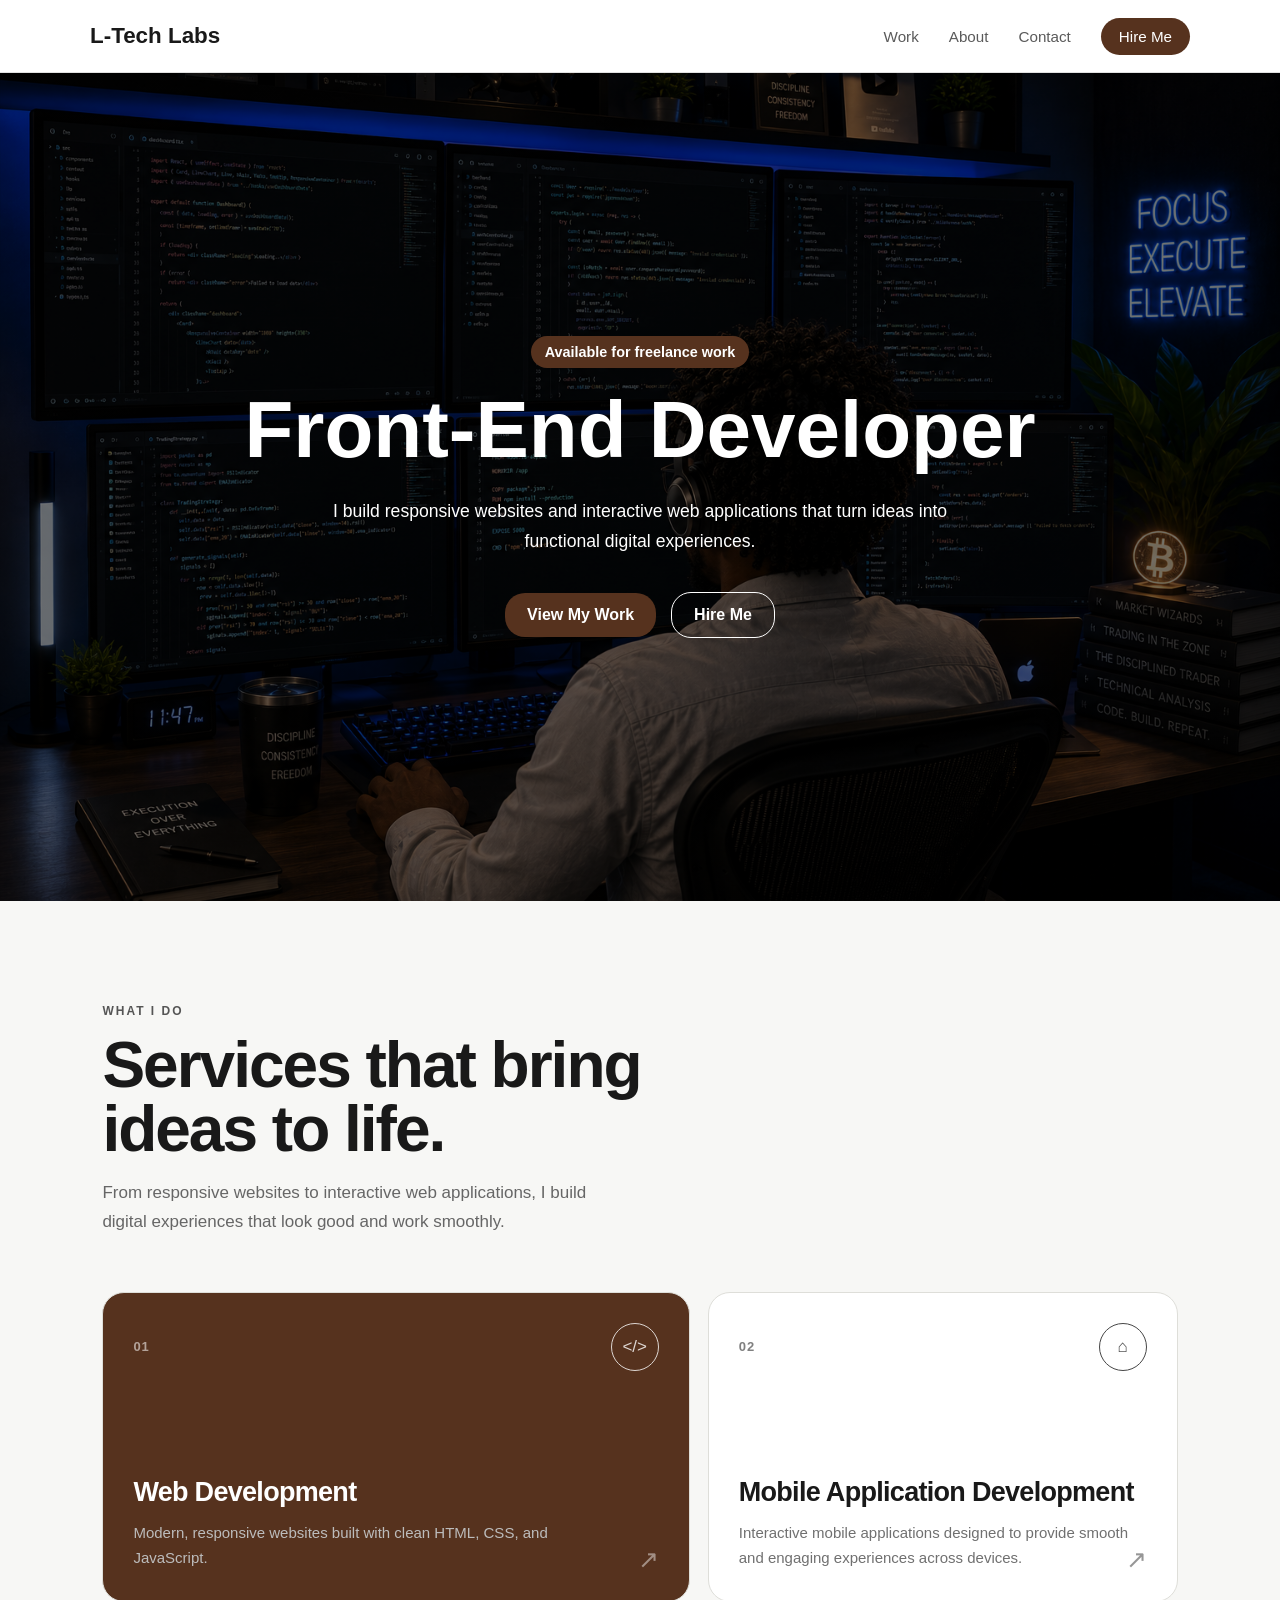
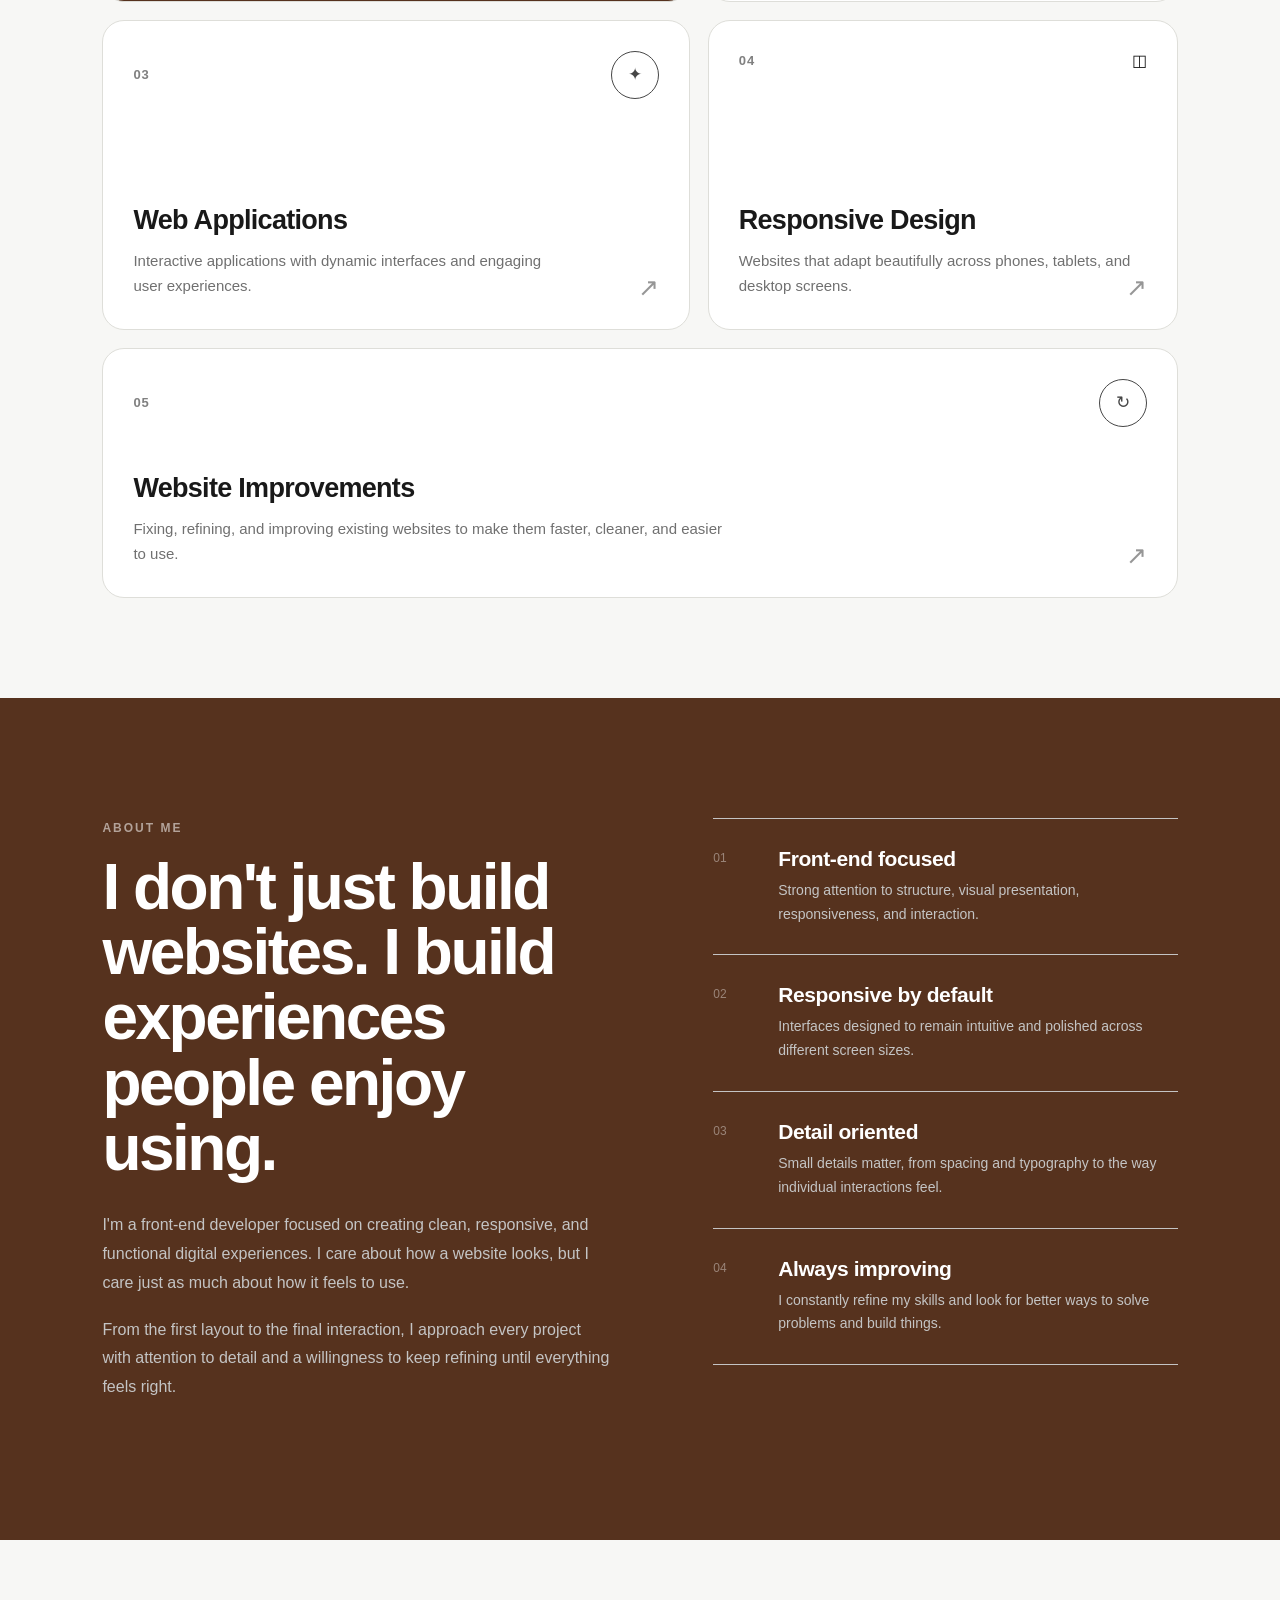
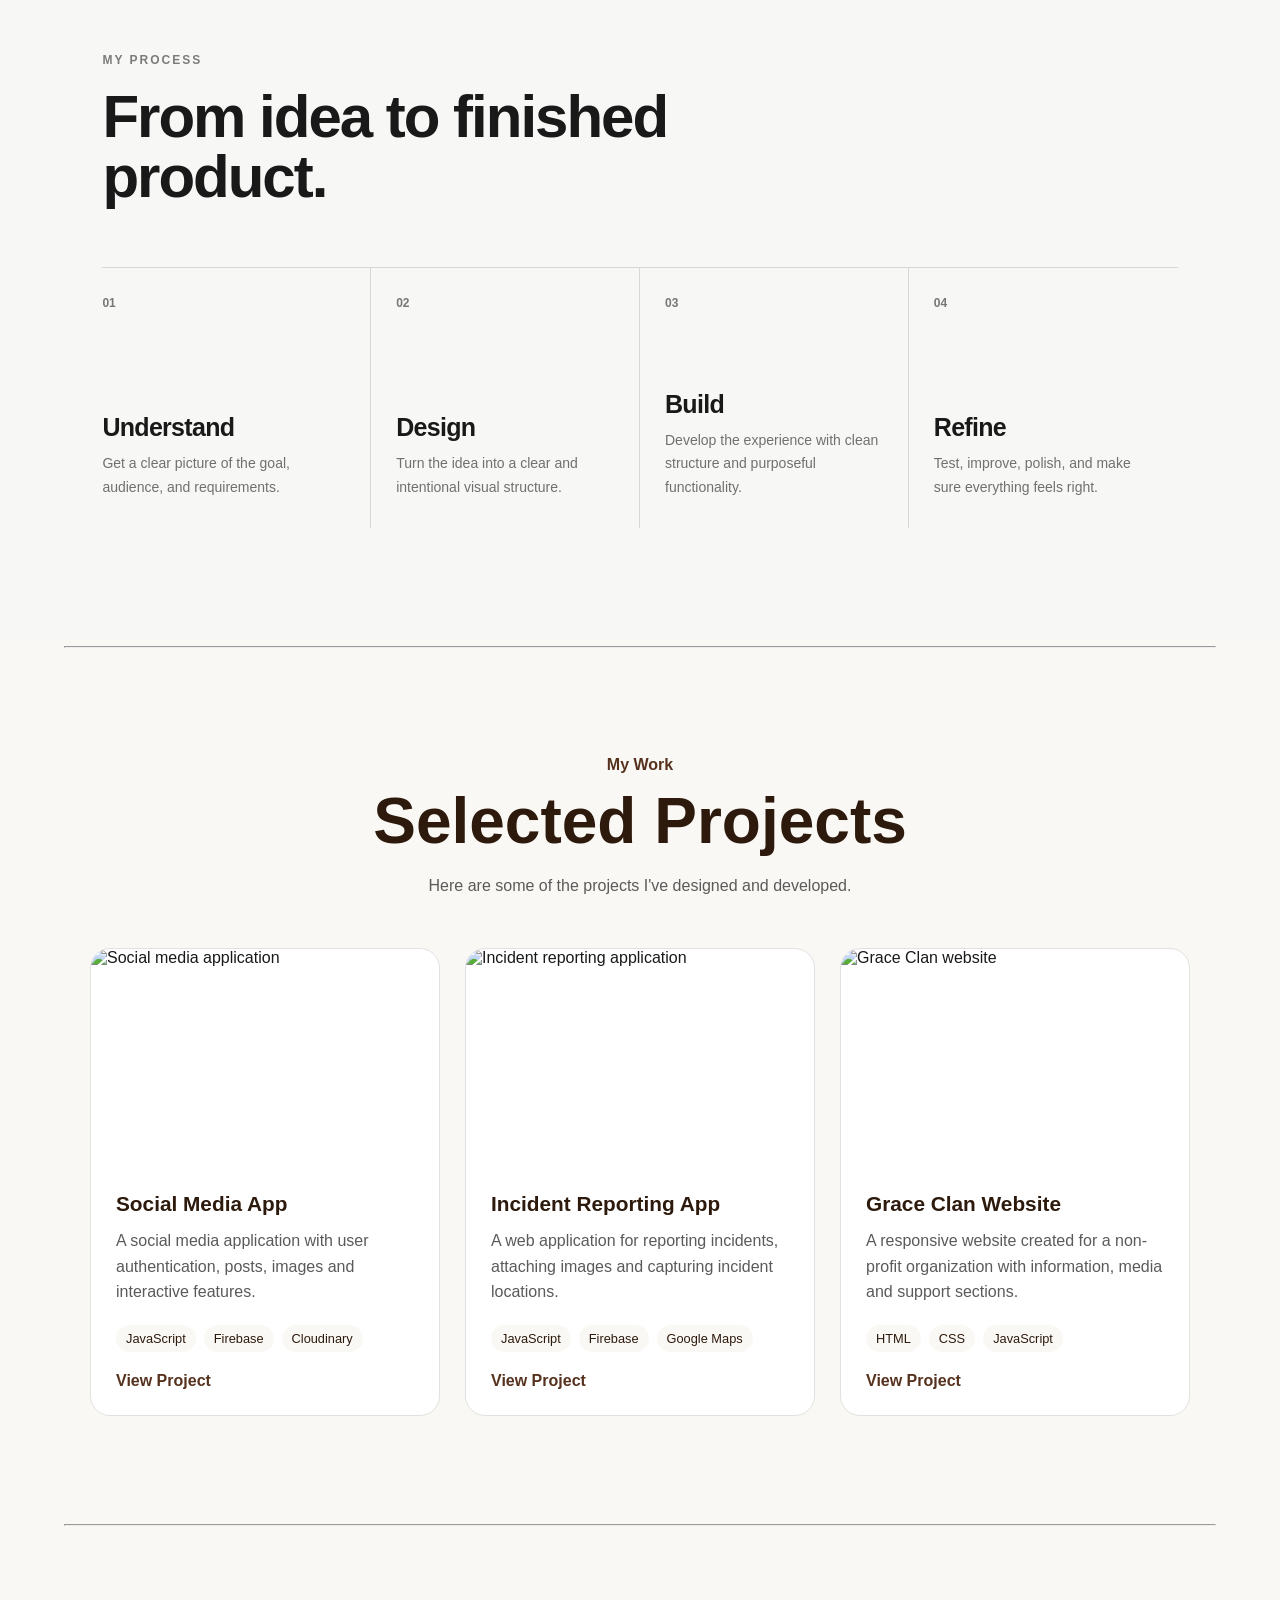
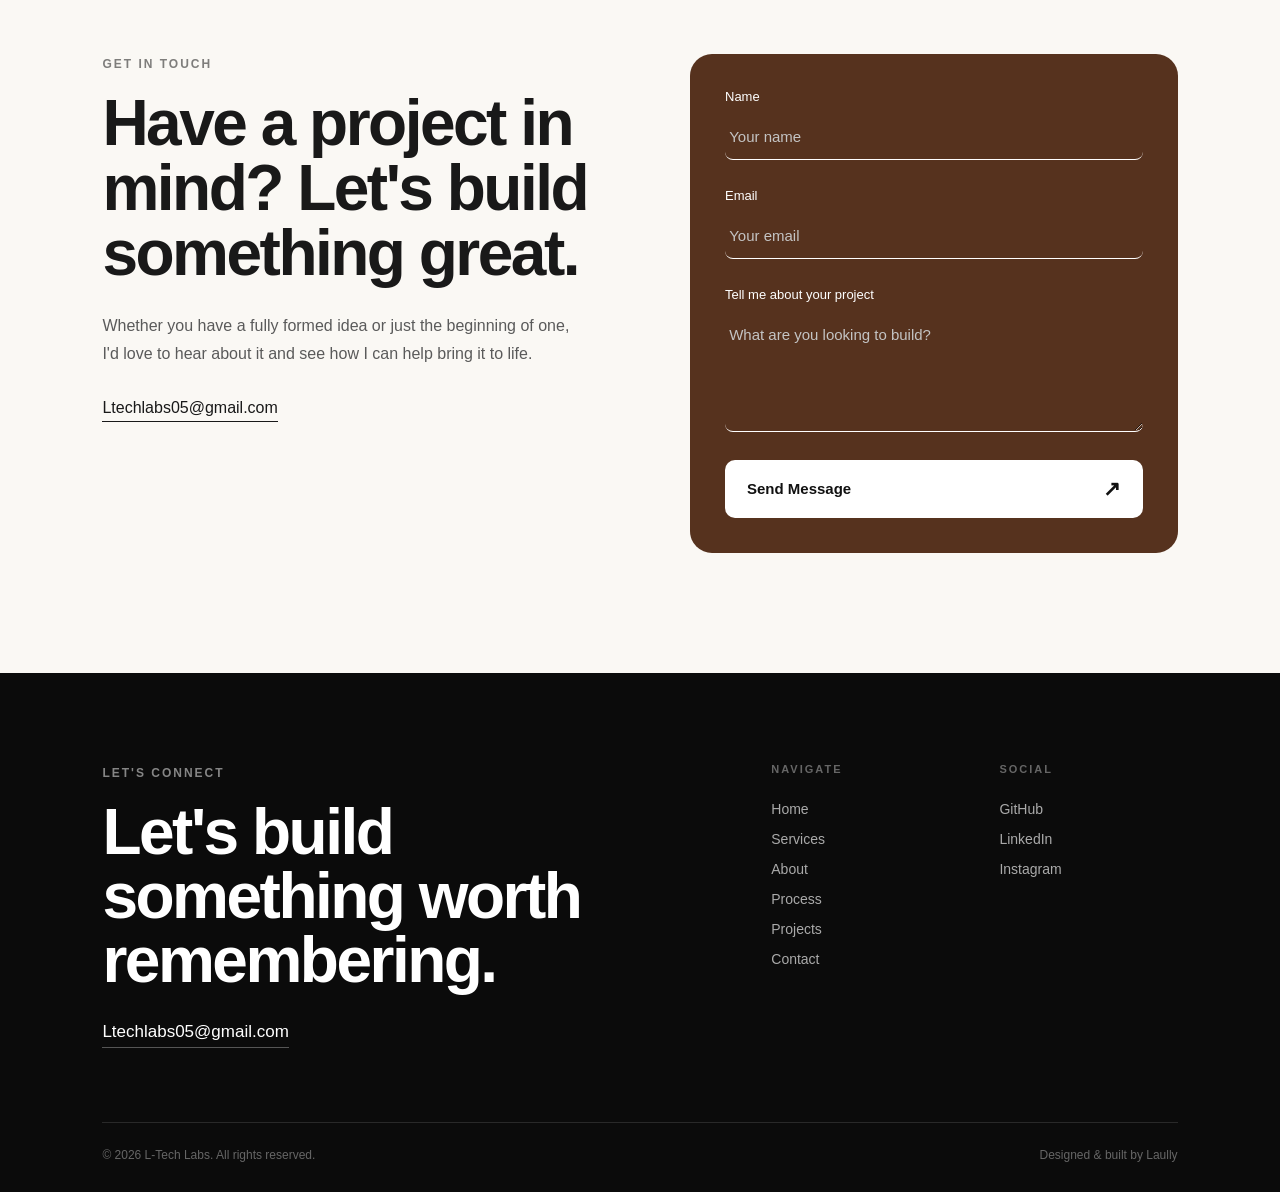
==== index.html @ e20df2ec "Rename L-tech_labs.html to index.html" ====
<!DOCTYPE html>
<html>
  <head>
    <meta charset="UTF-8">
    <meta name="viewport" content="width=device-width, initial-scale=1.0">
    <title>L-Tech Labs</title>
    <link rel="stylesheet" href="L-tech_labs.css">
    <link rel="stylesheet" href="https://cdnjs.cloudflare.com/ajax/libs/font-awesome/6.7.2/css/all.min.css">
  </head>
  <body>
    <!-- HEADER & NAV -->
    <header class="site-header">
      <nav class="navbar">
        <a href="#home" class="logo">L-Tech Labs</a>
          <div class="nav-menu">
            <a href="#work">Work</a>
            <a href="#about">About</a>
            <a href="#contact">Contact</a>
            <a href="#contact" class="hire-button">Hire Me</a>
          </div>
          <button class="menu-button" aria-label="Open navigation menu">
            <span></span>
            <span></span>
            <span></span>
        </button>
      </nav>
    </header>

    <!-- HERO -->
    <section id="home" class="hero">
      <div class="hero-content">
        <p class="hero-availability">Available for freelance work</p>
        <h1>Front-End Developer</h1>
        <p class="hero-description">I build responsive websites and interactive web applications that turn ideas into functional digital experiences.</p>
        <div class="hero-actions">
          <a href="#work" class="primary-button">View My Work</a>
          <a href="#contact" class="secondary-button">Hire Me</a>
        </div>
      </div>
    </section>

    <!-- SERVICES -->
    <section id="services">
      <div id="services-header">
        <span id="services-label">WHAT I DO</span>
        <h2>Services that bring ideas to life.</h2>
        <p>From responsive websites to interactive web applications, I build digital experiences that look good and work
          smoothly.</p>
      </div>
      <div id="services-grid">
        <article class="service-card service-featured">
          <div class="service-top">
            <span class="service-number">01</span>
            <span class="service-icon">&lt;/&gt;</span>
          </div>
          <div class="service-content">
            <h3>Web Development</h3>
            <p>Modern, responsive websites built with clean HTML, CSS, and JavaScript.</p>
          </div>
          <span class="service-arrow">↗</span>
        </article>
        <article class="service-card">
          <div class="service-top">
            <span class="service-number">02</span>
            <span class="service-icon">⌂</span>
          </div>
          <div class="service-content">
            <h3>Mobile Application Development</h3>
            <p>Interactive mobile applications designed to provide smooth and engaging experiences across devices.</p>
          </div>
          <span class="service-arrow">↗</span>
        </article>
        <article class="service-card">
          <div class="service-top">
            <span class="service-number">03</span>
            <span class="service-icon">✦</span>
          </div>
          <div class="service-content">
            <h3>Web Applications</h3>
            <p>Interactive applications with dynamic interfaces and engaging user experiences.</p>
          </div>
          <span class="service-arrow">↗</span>
        </article>
        <article class="service-card">
          <div class="service-top">
            <span class="service-number">04</span>
            <span class="service=icon">◫</span>
          </div>
          <div class="service-content">
            <h3>Responsive Design</h3>
            <p>Websites that adapt beautifully across phones, tablets, and desktop screens.</p>
          </div>
          <span class="service-arrow">↗</span>
        </article>
        <article class="service-card service-wide">
          <div class="service-top">
            <span class="service-number">05</span>
            <span class="service-icon">↻</span>
          </div>
          <div class="service-content">
            <h3>Website Improvements</h3>
            <p>Fixing, refining, and improving existing websites to make them faster, cleaner, and easier to use.</p>
          </div>
          <span class="service-arrow">↗</span>
        </article>
      </div>
    </section>

    <!-- ABOUT -->
    <section id="about">
      <div id="about-intro">
        <span id="about-label">ABOUT ME</span>
        <h2>I don't just build websites. I build experiences people enjoy using.</h2>
        <p>I'm a front-end developer focused on creating clean, responsive, and functional digital experiences. I care about
          how a website looks, but I care just as much about how it feels to use.</p>
        <p>From the first layout to the final interaction, I approach every project with attention to detail and a
          willingness to keep refining until everything feels right.</p>
      </div>
      <div id="about-details">
        <div class="about-item">
          <span class="about-number">01</span>
          <div class="about-content">
            <h3>Front-end focused</h3>
            <p>Strong attention to structure, visual presentation, responsiveness, and interaction.</p>
          </div>
        </div>
        <div class="about-item">
          <span class="about-number">02</span>
          <div class="about-content">
            <h3>Responsive by default</h3>
            <p>Interfaces designed to remain intuitive and polished across different screen sizes.</p>
          </div>
        </div>
        <div class="about-item">
          <span class="about-number">03</span>
          <div class="about-content">
            <h3>Detail oriented</h3>
            <p>Small details matter, from spacing and typography to the way individual interactions feel.</p>
          </div>
        </div>
        <div class="about-item">
          <span class="about-number">04</span>
          <div class="about-content">
            <h3>Always improving</h3>
            <p>I constantly refine my skills and look for better ways to solve problems and build things.</p>
          </div>
        </div>
      </div>
    </section>

    <!-- PROCESS -->
    <section id="process">
      <div id="process-header">
        <span id="process-label">MY PROCESS</span>
        <h2>From idea to finished product.</h2>
      </div>
      <div id="process-list">
        <div class="process-item">
          <span class="process-number">01</span>
          <h3>Understand</h3>
          <p>Get a clear picture of the goal, audience, and requirements.</p>
        </div>
        <div class="process-item">
          <span class="process-number">02</span>
          <h3>Design</h3>
          <p>Turn the idea into a clear and intentional visual structure.</p>
        </div>
        <div class="process-item">
          <span class="process-number">03</span>
          <h3>Build</h3>
          <p>Develop the experience with clean structure and purposeful functionality.</p>
        </div>
        <div class="process-item">
          <span class="process-number">04</span>
          <h3>Refine</h3>
          <p>Test, improve, polish, and make sure everything feels right.</p>
        </div>
      </div>
    </section><hr style="width: 90%;">

    <!-- WORK -->
     <section id="work" class="projects-section">
      <div class="section-heading">
        <p>My Work</p>
        <h2>Selected Projects</h2>
        <p>Here are some of the projects I've designed and developed.</p>
      </div>
      <div class="projects-container">
        <article class="project-card">
          <div class="project-image">
            <img src="images/social-media-app.png" alt="Social media application">
          </div>
          <div class="project-content">
            <h3>Social Media App</h3>
            <p>A social media application with user authentication, posts, images and interactive features.</p>
            <div class="project-technologies">
              <span>JavaScript</span>
              <span>Firebase</span>
              <span>Cloudinary</span>
            </div>
            <a href="#" class="project-link">View Project</a>
          </div>
        </article>
        <article class="project-card">
          <div class="project-image">
            <img src="images/incident-app.png" alt="Incident reporting application">
          </div>
          <div class="project-content">
            <h3>Incident Reporting App</h3>
            <p>A web application for reporting incidents, attaching images and capturing incident locations.</p>
            <div class="project-technologies">
              <span>JavaScript</span>
              <span>Firebase</span>
              <span>Google Maps</span>
            </div>
            <a href="#" class="project-link">View Project</a>
          </div>
        </article>
        <article class="project-card">
          <div class="project-image">
            <img src="images/grace-clan.png" alt="Grace Clan website">
          </div>
          <div class="project-content">
            <h3>Grace Clan Website</h3>
            <p>A responsive website created for a non-profit organization with information, media and support sections.</p>
            <div class="project-technologies">
              <span>HTML</span>
              <span>CSS</span>
              <span>JavaScript</span>
            </div>
            <a href="#" class="project-link">View Project</a>
          </div>
        </article>
      </div>
    </section><hr style="width: 90%;">

    <!-- CONTACT -->
    <section id="contact">
      <div id="contact-intro">
        <span id="contact-label">GET IN TOUCH</span>
        <h2>Have a project in mind? Let's build something great.</h2>
        <p>Whether you have a fully formed idea or just the beginning of one, I'd love to hear about it and see how I can
          help bring it to life.</p>
        <a id="contact-email" href="mailto:Ltechlabs05@gmail.com">Ltechlabs05@gmail.com</a>
      </div>
      <form id="contact-form" action="https://formspree.io/f/xbdnlbrb" method="POST">
        <div class="form-group">
          <label for="name">Name</label>
          <input type="text" id="name" name="name" placeholder="Your name">
        </div>
        <div class="form-group">
          <label for="email">Email</label>
          <input type="email" id="email" name="email" placeholder="Your email">
        </div>
        <div class="form-group">
          <label for="project">Tell me about your project</label>
          <textarea id="project" name="project" placeholder="What are you looking to build?"></textarea>
        </div>
        <button id="contact-button" type="submit">Send Message <span>↗</span></button>
      </form>
    </section>

    <!-- FOOTER -->
    <footer id="footer">
      <div id="footer-main">
        <div id="footer-intro">
          <span id="footer-label">LET'S CONNECT</span>
          <h2>Let's build something worth remembering.</h2>
          <a id="footer-email" href="mailto:Ltechlabs05@gmail.com">Ltechlabs05@gmail.com</a>
        </div>
        <div id="footer-links">
          <div class="footer-column">
            <span class="footer-heading">NAVIGATE</span>
            <a href="#home">Home</a>
            <a href="#services">Services</a>
            <a href="#about">About</a>
            <a href="#process">Process</a>
            <a href="#projects">Projects</a>
            <a href="#contact">Contact</a>
          </div>
          <div class="footer-column">
            <span class="footer-heading">SOCIAL</span>
            <a href="#" target="_blank">GitHub</a>
            <a href="#" target="_blank">LinkedIn</a>
            <a href="#" target="_blank">Instagram</a>
          </div>
        </div>
      </div>
      <div id="footer-bottom">
        <span>© 2026 L-Tech Labs. All rights reserved.</span>
        <span>Designed & built by Laully</span>
      </div>
    </footer>
    <script src="L-tech_labs.js"></script>
  </body>
</html>
---- L-tech_labs.css ----
:root {
  --accent: rgb(86, 50, 30);
  --accent-deep: rgb(45, 26, 13);
  --ink: rgb(25, 25, 25);
  --ink-soft: rgb(90, 90, 90);
  --background: rgb(250, 248, 244);
  --surface: rgb(255, 255, 255);
  --border: rgb(225, 225, 225);
  --test-border: 1px solid rgb(86, 50, 30);
  --white: rgb(255, 255, 255);
  --radius: 20px;
}
* {
  box-sizing: border-box;
}
html {
  scroll-behavior: smooth;
}
body {
  margin: 0;
  background: var(--background);
  color: var(--ink);
  font-family: Arial, sans-serif;
}
button,
a {
  font: inherit;
}
a {
  color: inherit;
  text-decoration: none;
}

/* HEADER & NAV */
.site-header {
  width: 100%;
  position: sticky;
  top: 0;
  z-index: 1000;
  background: var(--surface);
  border-bottom: 1px solid var(--border);
}
.navbar {
  width: min(1100px, calc(100% - 40px));
  min-height: 72px;
  margin: auto;
  display: flex;
  align-items: center;
  justify-content: space-between;
}
.logo {
  font-size: 1.4rem;
  font-weight: 700;
  color: var(--ink);
}
.nav-menu {
  display: flex;
  align-items: center;
  gap: 30px;
}
.nav-menu a {
  color: var(--ink-soft);
  font-size: 0.95rem;
  transition: color 0.2s ease;
}
.nav-menu a:hover {
  color: var(--accent);
}
.nav-menu .hire-button {
  padding: 10px 18px;
  border-radius: var(--radius);
  background: var(--accent);
  color: var(--white);
}
.nav-menu .hire-button:hover {
  color: var(--white);
  background: var(--accent-deep);
}
.menu-button {
  display: none;
  width: 42px;
  height: 42px;
  padding: 8px;
  border: 0;
  background: transparent;
  cursor: pointer;
  flex-direction: column;
  justify-content: center;
  gap: 5px;
}
.menu-button span {
  width: 100%;
  height: 2px;
  background: var(--ink);
  border-radius: 2px;
}
@media (max-width: 900px) {
  .navbar {
    width: min(100% - 30px, 1100px);
  }
  .nav-menu {
    gap: 20px;
  }
}
@media (max-width: 768px) {
  .navbar {
    width: min(100% - 30px, 1100px);
  }
  .menu-button {
    display: flex;
  }
  .nav-menu {
    position: absolute;
    top: 72px;
    left: 0;
    z-index: 2;
    height: 0;
    width: 100%;
    padding: 0;
    overflow-y: hidden;
    background: var(--surface);
    border-bottom: 1px solid var(--border);
    display: flex;
    flex-direction: column;
    align-items: stretch;
    gap: 0;
    transition: .5s ease-in-out;
  }
  .nav-menu.active {
    height: 220px;
    padding: 20px;
  }
  .nav-menu a {
    padding: 15px 10px;
  }
  .nav-menu .hire-button {
    margin-top: 10px;
    text-align: center;
  }
}

/* HERO */
.hero {
  min-height: calc(100vh - 72px);
  display: flex;
  align-items: center;
  justify-content: center;
  padding: 80px 20px;
  background-image: linear-gradient(rgba(0, 0, 0, 0.55), rgba(0, 0, 0, 0.55)), url("../images/Laully-Tech.png");
  background-size: cover;
  background-position: center;
  background-repeat: no-repeat;
}
.hero-content {
  width: min(800px, 100%);
  text-align: center;
}
.hero-availability {
  width: fit-content;
  margin: 0 auto 20px;
  padding: 8px 14px;
  border-radius: 50px;
  background: var(--accent);
  color: var(--white);
  font-size: 0.9rem;
  font-weight: 600;
}
.hero h1 {
  margin: 0;
  color: var(--white);
  font-size: clamp(2.8rem, 7vw, 5rem);
  line-height: 1.05;
}
.hero-description {
  max-width: 650px;
  margin: 25px auto 0;
  color: var(--white);
  font-size: 1.1rem;
  line-height: 1.7;
}
.hero-actions {
  margin-top: 35px;
  display: flex;
  justify-content: center;
  align-items: center;
  gap: 15px;
}
.primary-button,
.secondary-button {
  padding: 13px 22px;
  border-radius: var(--radius);
  font-weight: 600;
  transition: 0.2s ease;
}
.primary-button {
  background: var(--accent);
  color: var(--white);
}
.primary-button:hover {
  background: var(--accent-deep);
}
.secondary-button {
  border: 1px solid var(--white);
  color: var(--white);
}
.secondary-button:hover {
  background: var(--white);
  color: var(--accent-deep);
}
@media (max-width: 900px) {
  .hero {
    padding: 70px 20px;
  }
}
@media (max-width: 768px) {
  .hero {
    min-height: calc(100vh - 72px);
    padding: 60px 15px;
  }
  .hero h1 {
    font-size: clamp(2.5rem, 12vw, 4rem);
  }
  .hero-description {
    font-size: 1rem;
  }
  .hero-actions {
    flex-direction: column;
  }
  .primary-button,
  .secondary-button {
    width: 100%;
    max-width: 260px;
    text-align: center;
  }
}

/* SERVICES */
#services {
  padding: 100px 8%;
  background: #f7f7f5;
}
#services-header {
  max-width: 650px;
  margin-bottom: 55px;
}
#services-label {
  display: inline-block;
  margin-bottom: 15px;
  font-size: 12px;
  font-weight: 700;
  letter-spacing: 2px;
  color: #555;
}
#services-header h2 {
  margin: 0 0 18px;
  font-size: clamp(38px, 5vw, 64px);
  line-height: 1;
  letter-spacing: -2px;
}
#services-header p {
  max-width: 520px;
  margin: 0;
  color: #666;
  font-size: 17px;
  line-height: 1.7;
}
#services-grid {
  display: grid;
  grid-template-columns: 1.25fr 1fr;
  gap: 18px;
}
.service-card {
  position: relative;
  min-height: 310px;
  padding: 30px;
  display: flex;
  flex-direction: column;
  border: 1px solid #deded9;
  border-radius: 22px;
  justify-content: space-between;
  background: #fff;
  overflow: hidden;
  transition: transform .3s ease, box-shadow .3s ease;
}
.service-card:hover {
  transform: translateY(-6px);
  box-shadow: 0 18px 40px rgba(0, 0, 0, .08);
}
.service-featured {
  background: var(--accent);
  color: #fff;
}
.service-top {
  display: flex;
  align-items: center;
  justify-content: space-between;
}
.service-number {
  font-size: 13px;
  font-weight: 600;
  letter-spacing: 1px;
  opacity: .55;
}
.service-icon {
  width: 48px;
  height: 48px;
  display: flex;
  align-items: center;
  justify-content: center;
  border: 1px solid currentColor;
  border-radius: 50%;
  font-size: 17px;
  opacity: .8;
}
.service-content {
  max-width: 430px;
}
.service-content h3 {
  margin: 0 0 12px;
  font-size: 27px;
  letter-spacing: -.7px;
}
.service-content p {
  margin: 0;
  color: #707070;
  font-size: 15px;
  line-height: 1.7;
}
.service-featured .service-content p {
  color: #bcbcbc;
}
.service-arrow {
  position: absolute;
  right: 30px;
  bottom: 27px;
  font-size: 25px;
  opacity: .45;
}
.service-wide {
  grid-column: 1 / -1;
  min-height: 250px;
}
.service-wide .service-content {
  max-width: 600px;
}
@media (max-width: 900px) {
  #services {
    padding: 90px 6%;
  }
  #servicesGrid {
    grid-template-columns: 1fr 1fr;
  }
  .serviceCard {
    min-height: 290px;
  }
  .serviceWide {
    min-height: 240px;
  }
}
@media (max-width: 768px) {
#services {
    padding: 75px 6%;
  }
  #services-header {
    margin-bottom: 40px;
  }
  #services-header h2 {
    font-size: 42px;
  }
  #services-header p {
    font-size: 15px;
  }
  #services-grid {
    grid-template-columns: 1fr;
  }
  .service-wide {
    grid-column: auto;
  }
  .service-card {
    min-height: 280px;
    padding: 25px;
  }
}

/* ABOUT  PROCESS */
#about {
  padding: 120px 8%;
  display: grid;
  grid-template-columns: 1.1fr 1fr;
  gap: 100px;
  background: var(--accent);
  color: #fff;
}
#about-intro {
  max-width: 700px;
}
#about-label, #process-label {
  display: inline-block;
  margin-bottom: 20px;
  font-size: 12px;
  font-weight: 700;
  letter-spacing: 2px;
  opacity: .55;
}
#about-intro h2 {
  margin: 0 0 30px;
  font-size: clamp(40px, 5vw, 68px);
  line-height: 1.02;
  letter-spacing: -2.5px;
}
#about-intro p {
  max-width: 600px;
  margin: 0 0 18px;
  color: #c4c4c4;
  font-size: 16px;
  line-height: 1.8;
}
#about-details {
  display: flex;
  flex-direction: column;
  border-top: 1px solid #c4c4c4;
}
.about-item {
  padding: 28px 0;
  display: grid;
  grid-template-columns: 45px 1fr;
  gap: 20px;
  border-bottom: 1px solid #c4c4c4;
}
.about-number {
  padding-top: 4px;
  font-size: 12px;
  opacity: .4;
}
.about-content h3 {
  margin: 0 0 8px;
  font-size: 21px;
  letter-spacing: -.4px;
}
.about-content p {
  max-width: 420px;
  margin: 0;
  color: #c4c4c4;
  font-size: 14px;
  line-height: 1.7;
}
#process {
  padding: 110px 8%;
  background: #f7f7f5;
}
#process-header {
  max-width: 650px;
  margin-bottom: 60px;
}
#process-header h2 {
  margin: 0;
  font-size: clamp(38px, 5vw, 60px);
  line-height: 1;
  letter-spacing: -2px;
}
#process-list {
  display: grid;
  grid-template-columns: repeat(4, 1fr);
  border-top: 1px solid #d8d8d3;
}
.process-item {
  min-height: 260px;
  padding: 28px 25px 28px 0;
  display: flex;
  flex-direction: column;
  justify-content: space-between;
  border-right: 1px solid #d8d8d3;
}
.process-item:not(:first-child) {
  padding-left: 25px;
}
.process-item:last-child {
  border-right: 0;
}
.process-number {
  font-size: 12px;
  font-weight: 600;
  color: #777;
}
.process-item h3 {
  margin: auto 0 10px;
  font-size: 25px;
  letter-spacing: -.7px;
}
.process-item p {
  max-width: 220px;
  margin: 0;
  color: #707070;
  font-size: 14px;
  line-height: 1.7;
}
@media (max-width: 900px) {
  #about {
    padding: 90px 6%;
    grid-template-columns: 1fr;
    gap: 70px;
  }
  #about-intro h2 {
    max-width: 700px;
  }
  #process {
    padding: 90px 6%;
  }
  #process-list {
    grid-template-columns: 1fr 1fr;
  }
  .process-item:nth-child(2) {
    border-right: 0;
  }
  .process-item:nth-child(3), .process-item:nth-child(4) {
    border-top: 1px solid #d8d8d3;
  }
}
@media (max-width: 768px) {
  #about {
    padding: 75px 6%;
    gap: 55px;
  }
  #about-intro h2 {
    font-size: 42px;
  }
  #about-intro p {
    font-size: 15px;
  }
  .about-item {
    grid-template-columns: 35px 1fr;
    gap: 15px;
  }
  #process {
    padding: 75px 6%;
  }
  #process-header {
    margin-bottom: 45px;
  }
  #process-header h2 {
    font-size: 42px;
  }
  #process-list {
    grid-template-columns: 1fr;
  }
  .process-item, .process-item:not(:first-child) {
    min-height: 210px;
    padding: 25px 0;
    border-right: 0;
    border-bottom: 1px solid #d8d8d3;
  }
  .process-item:last-child {
    border-bottom: 0;
  }
  .process-item:nth-child(3), .process-item:nth-child(4) {
    border-top: 0;
  }
}

/* WORK */
.projects-section {
  padding: 100px 20px;
  background: var(--background);
}
.section-heading {
  width: min(700px, 100%);
  margin: 0 auto 50px;
  text-align: center;
}
.section-heading > p:first-child {
  margin: 0 0 10px;
  color: var(--accent);
  font-weight: 600;
}
.section-heading h2 {
  margin: 0;
  color: var(--accent-deep);
  font-size: clamp(40px, 5vw, 68px);
}
.section-heading > p:last-child {
  margin: 15px 0 0;
  color: var(--ink-soft);
  line-height: 1.6;
}
.projects-container {
  width: min(1100px, 100%);
  margin: auto;
  display: grid;
  grid-template-columns: repeat(3, 1fr);
  gap: 25px;
}
.project-card {
  overflow: hidden;
  background: var(--surface);
  border: 1px solid var(--border);
  border-radius: var(--radius);
}
.project-image {
  width: 100%;
  aspect-ratio: 16 / 10;
  overflow: hidden;
}
.project-image img {
  width: 100%;
  height: 100%;
  display: block;
  object-fit: cover;
}
.project-content {
  padding: 25px;
}
.project-content h3 {
  margin: 0;
  color: var(--accent-deep);
  font-size: 1.3rem;
}
.project-content > p {
  margin: 12px 0 0;
  color: var(--ink-soft);
  line-height: 1.6;
}
.project-technologies {
  margin-top: 20px;
  display: flex;
  flex-wrap: wrap;
  gap: 8px;
}
.project-technologies span {
  padding: 6px 10px;
  border-radius: 50px;
  background: var(--background);
  color: var(--accent-deep);
  font-size: 0.8rem;
}
.project-link {
  display: inline-block;
  margin-top: 20px;
  color: var(--accent);
  font-weight: 600;
}
.project-link:hover {
  color: var(--accent-deep);
}
@media (max-width: 900px) {
  .projects-container {
    grid-template-columns: repeat(2, 1fr);
  }
  .project-card:last-child {
    grid-column: 1 / -1;
    width: calc(50% - 12.5px);
    justify-self: center;
  }
}
@media (max-width: 768px) {
  .projects-section {
    padding: 80px 15px;
  }
  .section-heading h2 {
    font-size: clamp(40px, 8vw, 60px);
  }
  .projects-container {
    grid-template-columns: 1fr;
  }
  .project-card:last-child {
    grid-column: auto;
    width: 100%;
  }
}

/* CONTACT */
#contact {
  padding: 120px 8%;
  display: grid;
  grid-template-columns: 1fr 1fr;
  gap: 100px;
  background: var(--background);
  color: var(--ink);
}
#contact-intro {
  max-width: 650px;
}
#contact-label {
  display: inline-block;
  margin-bottom: 20px;
  font-size: 12px;
  font-weight: 700;
  letter-spacing: 2px;
  opacity: .55;
}
#contact-intro h2 {
  margin: 0 0 25px;
  font-size: clamp(40px, 5vw, 65px);
  line-height: 1.02;
  letter-spacing: -2.5px;
}
#contact-intro p {
  max-width: 520px;
  margin: 0 0 30px;
  color: var(--ink-soft);
  font-size: 16px;
  line-height: 1.8;
}
#contact-email {
  color: var(--ink);
  font-size: 16px;
  text-decoration: none;
  border-bottom: 1px solid var(--ink);
  padding-bottom: 5px;
}
#contact-form {
  padding: 35px;
  display: flex;
  flex-direction: column;
  gap: 28px;
  border-radius: 22px;
  background: var(--accent);
}
.form-group {
  display: flex;
  flex-direction: column;
  gap: 10px;
}
.form-group label {
  font-size: 13px;
  color: var(--white);
}
.form-group input, .form-group textarea {
  width: 100%;
  padding: 14px 1%;
  border: 0;
  border-bottom: 1px solid var(--surface);
  outline: none;
  background: transparent;
  color: #fff;
  font: inherit;
  font-size: 15px;
  border-radius: 8px;
  box-sizing: border-box;
}
.form-group input::placeholder, .form-group textarea::placeholder {
  color: #c4c4c4;
}
.form-group input:focus, .form-group textarea:focus {
  border-bottom-color: #fff;
  background: transparent;
}
.form-group textarea {
  min-height: 120px;
  resize: vertical;
}
#contact-button {
  width: 100%;
  padding: 17px 22px;
  display: flex;
  align-items: center;
  justify-content: space-between;
  border: 0;
  border-radius: 10px;
  background: #fff;
  color: #111;
  font: inherit;
  font-size: 15px;
  font-weight: 600;
  cursor: pointer;
  transition: transform .3s ease, background .3s ease;
}
#contact-button:hover {
  transform: translateY(-3px);
  background: #e8e8e8;
}
#contact-button span {
  font-size: 21px;
}
@media (max-width: 900px) {
  #contact {
    padding: 90px 6%;
    grid-template-columns: 1fr;
    gap: 65px;
  }
  #contact-intro h2 {
    max-width: 700px;
  }
  #contact-form {
    max-width: 650px;
  }
}
@media (max-width: 768px) {
  #contact {
    padding: 75px 6%;
    gap: 50px;
  }
  #contact-intro h2 {
    font-size: 42px;
  }
  #contact-intro p {
    font-size: 15px;
  }
  #contact-form {
    padding: 25px;
    gap: 25px;
  }
}

/* FOOTER */
#footer {
  padding: 90px 8% 30px;
  background: #0b0b0b;
  color: #fff;
}
#footer-main {
  padding-bottom: 80px;
  display: grid;
  grid-template-columns: 1.4fr 1fr;
  gap: 100px;
  border-bottom: 1px solid #292929;
}
#footer-intro {
  max-width: 650px;
}
#footer-label {
  display: inline-block;
  margin-bottom: 20px;
  font-size: 12px;
  font-weight: 700;
  letter-spacing: 2px;
  opacity: .5;
}
#footer-intro h2 {
  margin: 0 0 30px;
  font-size: clamp(40px, 5vw, 68px);
  line-height: 1;
  letter-spacing: -2.5px;
}
#footer-email {
  color: #fff;
  font-size: 17px;
  text-decoration: none;
  border-bottom: 1px solid #555;
  padding-bottom: 6px;
}
#footer-links {
  display: grid;
  grid-template-columns: 1fr 1fr;
  gap: 50px;
}
.footer-column {
  display: flex;
  flex-direction: column;
  align-items: flex-start;
  gap: 14px;
}
.footer-heading {
  margin-bottom: 12px;
  font-size: 11px;
  font-weight: 700;
  letter-spacing: 2px;
  color: #666;
}
.footer-column a {
  color: #aaa;
  font-size: 14px;
  text-decoration: none;
  transition: color .3s ease, transform .3s ease;
}
.footer-column a:hover {
  color: #fff;
  transform: translateX(4px);
}
#footer-bottom {
  padding-top: 25px;
  display: flex;
  align-items: center;
  justify-content: space-between;
  gap: 20px;
  color: #666;
  font-size: 12px;
}
@media (max-width: 900px) {
  #footer {
    padding: 80px 6% 25px;
  }
  #footer-main {
    grid-template-columns: 1fr;
    gap: 60px;
    padding-bottom: 65px;
  }
  #footer-intro h2 {
    max-width: 700px;
  }
}
@media (max-width: 768px) {
  #footer {
    padding: 65px 6% 25px;
  }
  #footer-main {
    gap: 50px;
  }
  #footer-intro h2 {
    font-size: 42px;
  }
  #footer-links {
    grid-template-columns: 1fr 1fr;
    gap: 30px;
  }
  #footer-bottom {
    flex-direction: column;
    align-items: flex-start;
  }
}
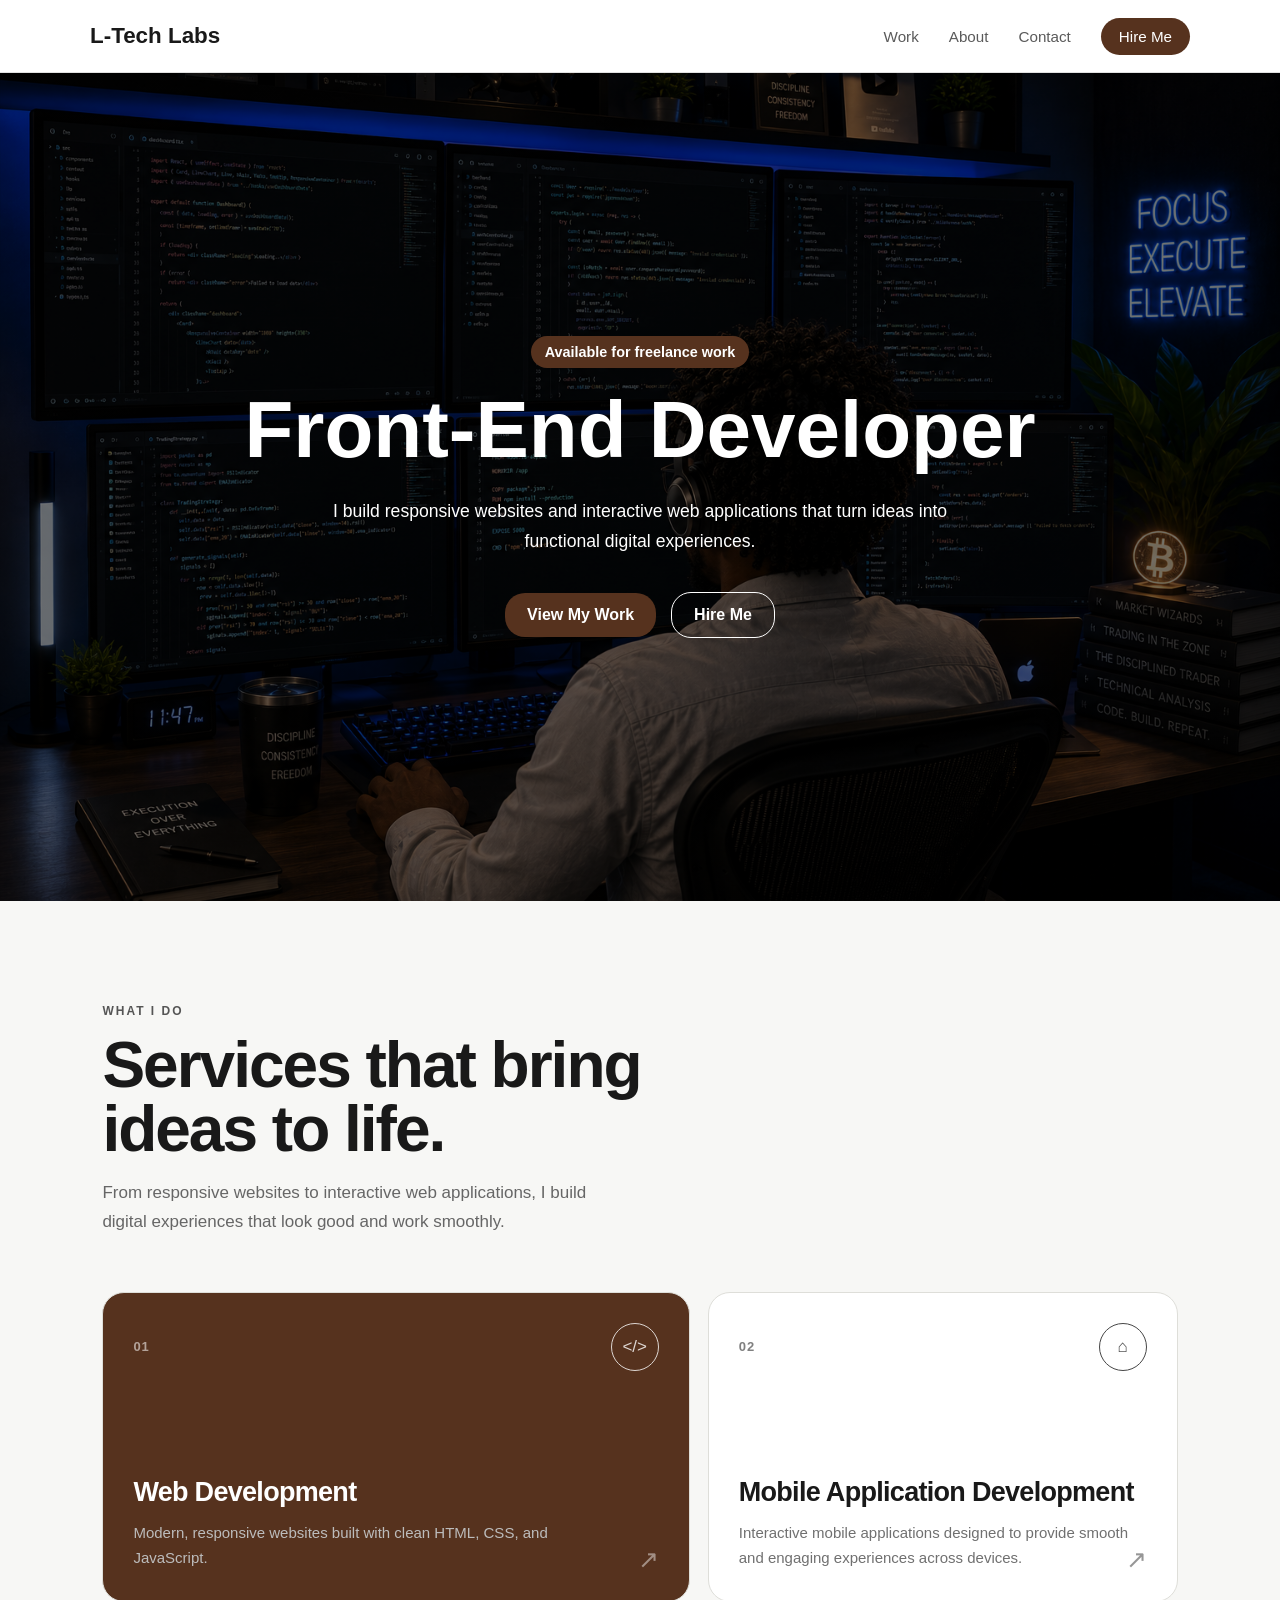
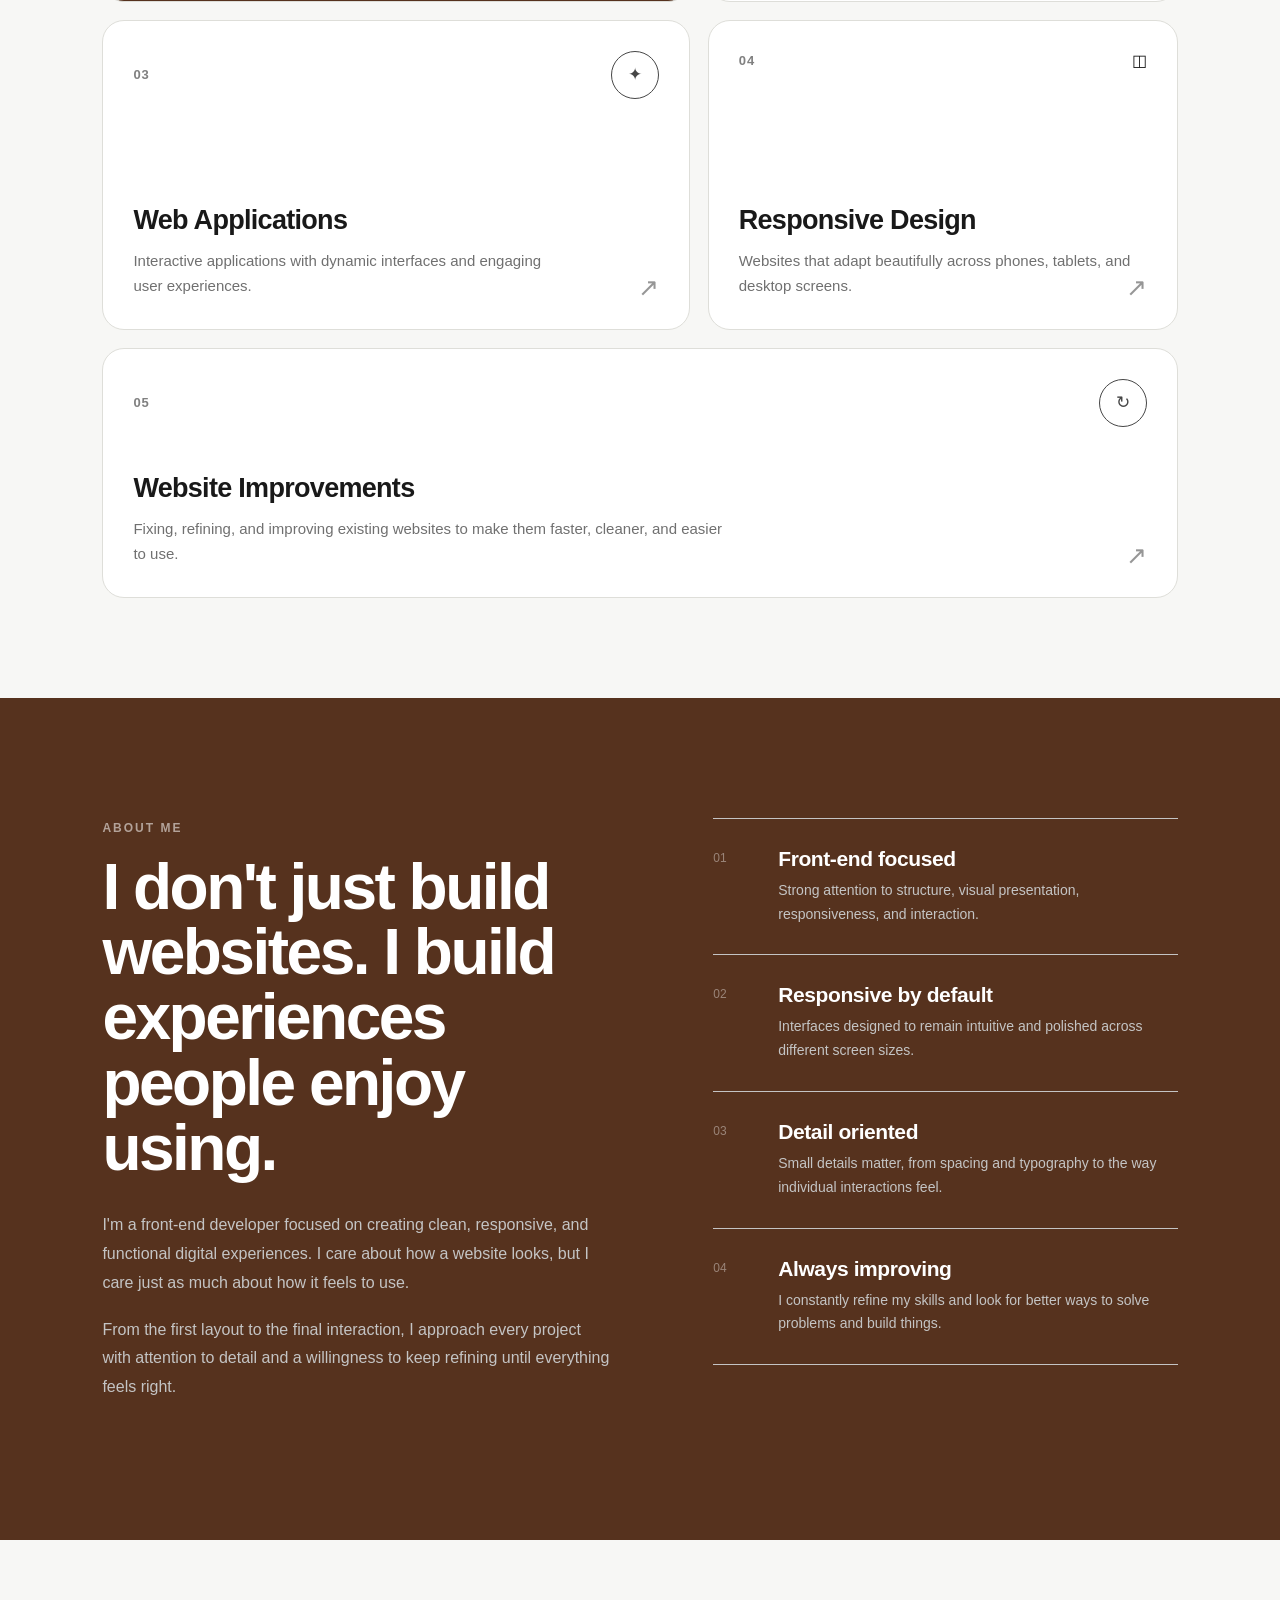
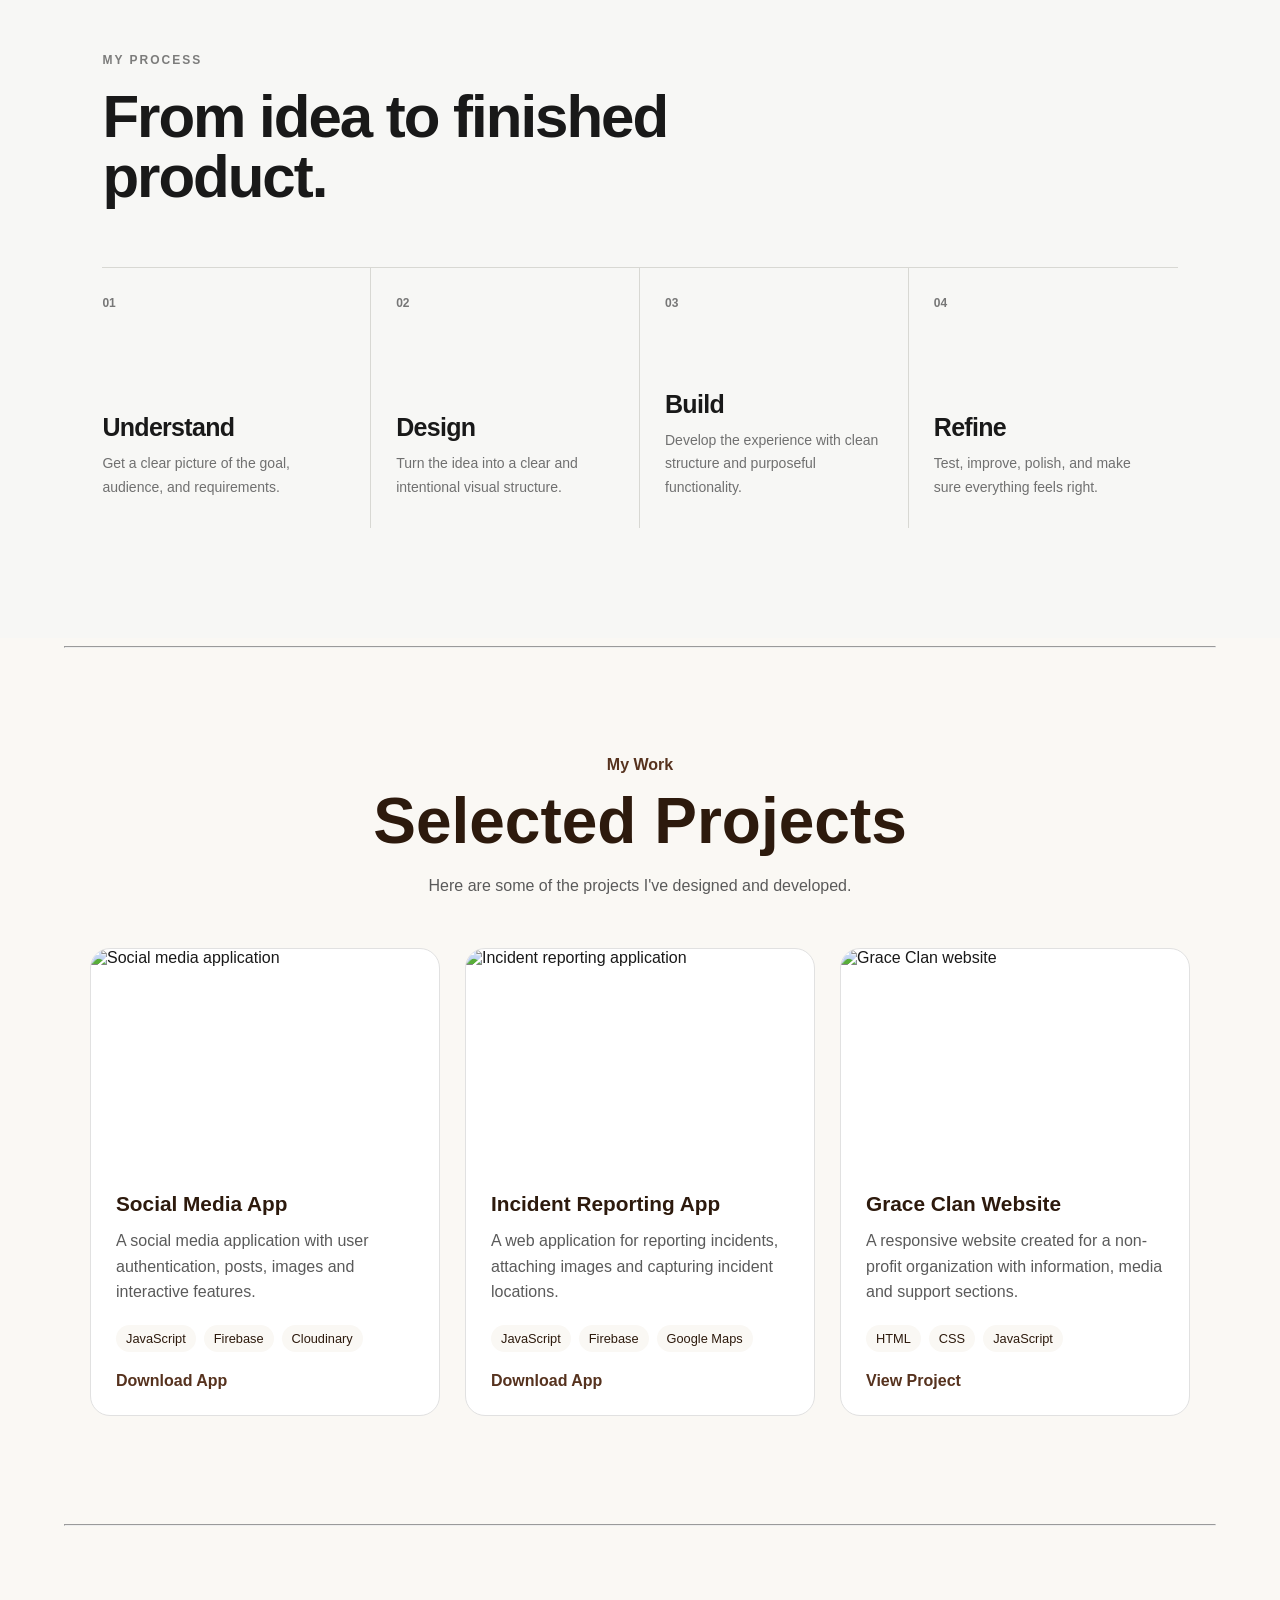
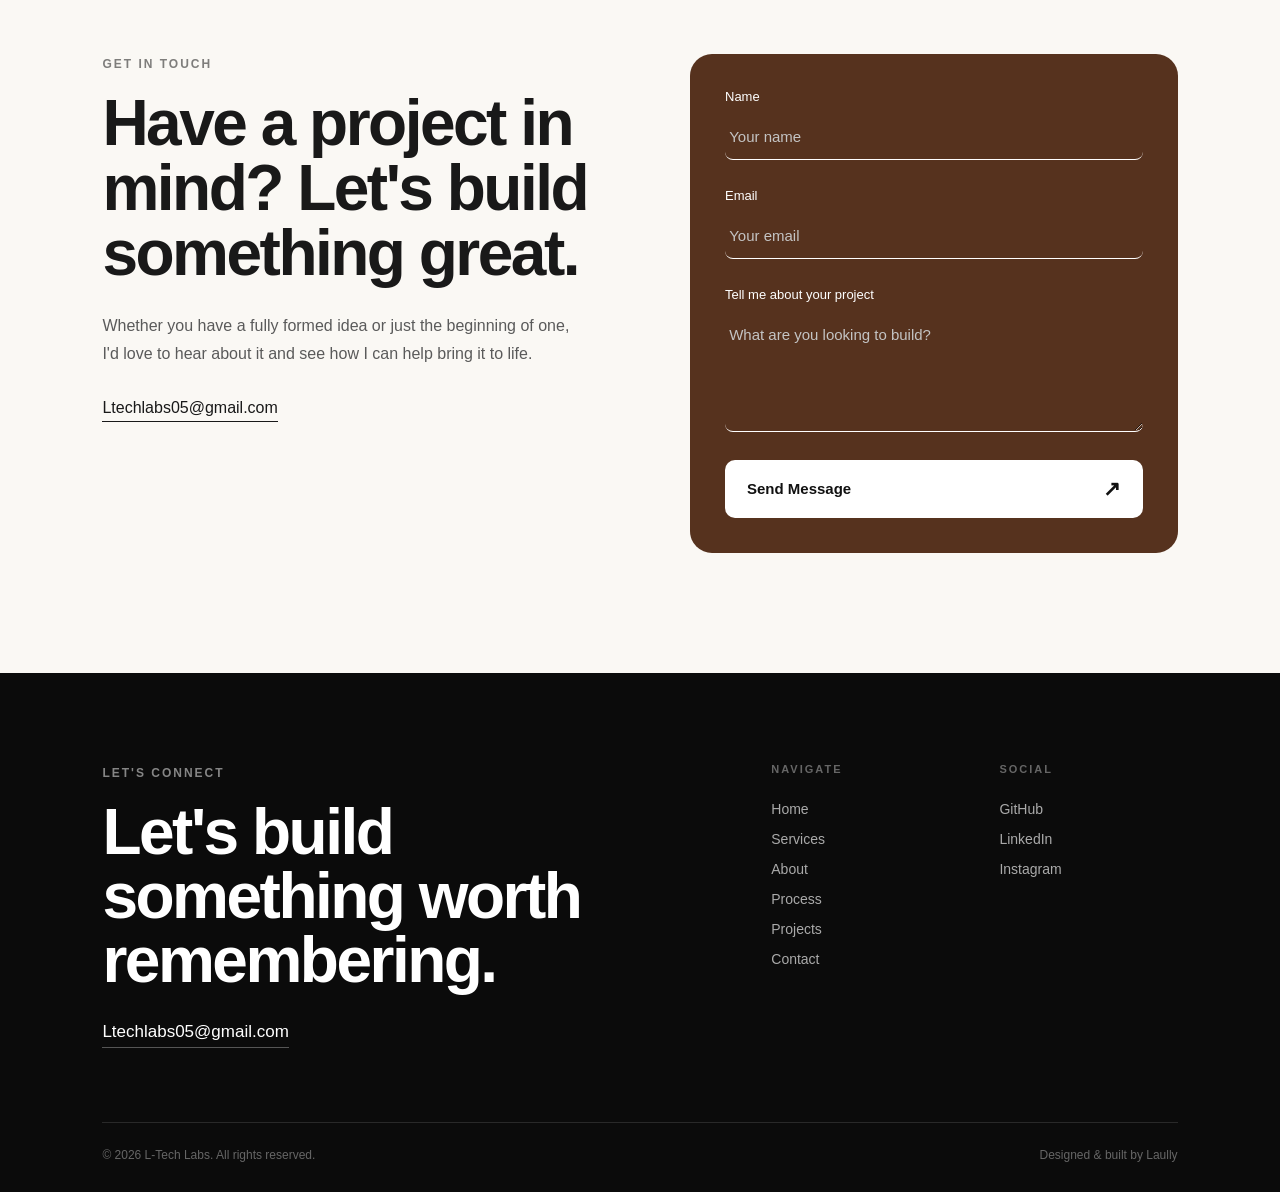
==== commit c831f054: "Update index.html" ====
--- a/index.html
+++ b/index.html
@@ -198,7 +198,7 @@
               <span>Firebase</span>
               <span>Cloudinary</span>
             </div>
-            <a href="#" class="project-link">View Project</a>
+            <a href="#" class="project-link" download>Download App</a>
           </div>
         </article>
         <article class="project-card">
@@ -213,7 +213,7 @@
               <span>Firebase</span>
               <span>Google Maps</span>
             </div>
-            <a href="#" class="project-link">View Project</a>
+            <a href="#" class="project-link" download>Download App</a>
           </div>
         </article>
         <article class="project-card">
--- a/L-tech_labs.css
+++ b/L-tech_labs.css
@@ -146,7 +146,7 @@
   align-items: center;
   justify-content: center;
   padding: 80px 20px;
-  background-image: linear-gradient(rgba(0, 0, 0, 0.55), rgba(0, 0, 0, 0.55)), url("../images/Laully-Tech.png");
+  background-image: linear-gradient(rgba(0, 0, 0, 0.55), rgba(0, 0, 0, 0.55)), url("images/Laully-Tech.png");
   background-size: cover;
   background-position: center;
   background-repeat: no-repeat;
@@ -906,4 +906,4 @@
     flex-direction: column;
     align-items: flex-start;
   }
-}+}
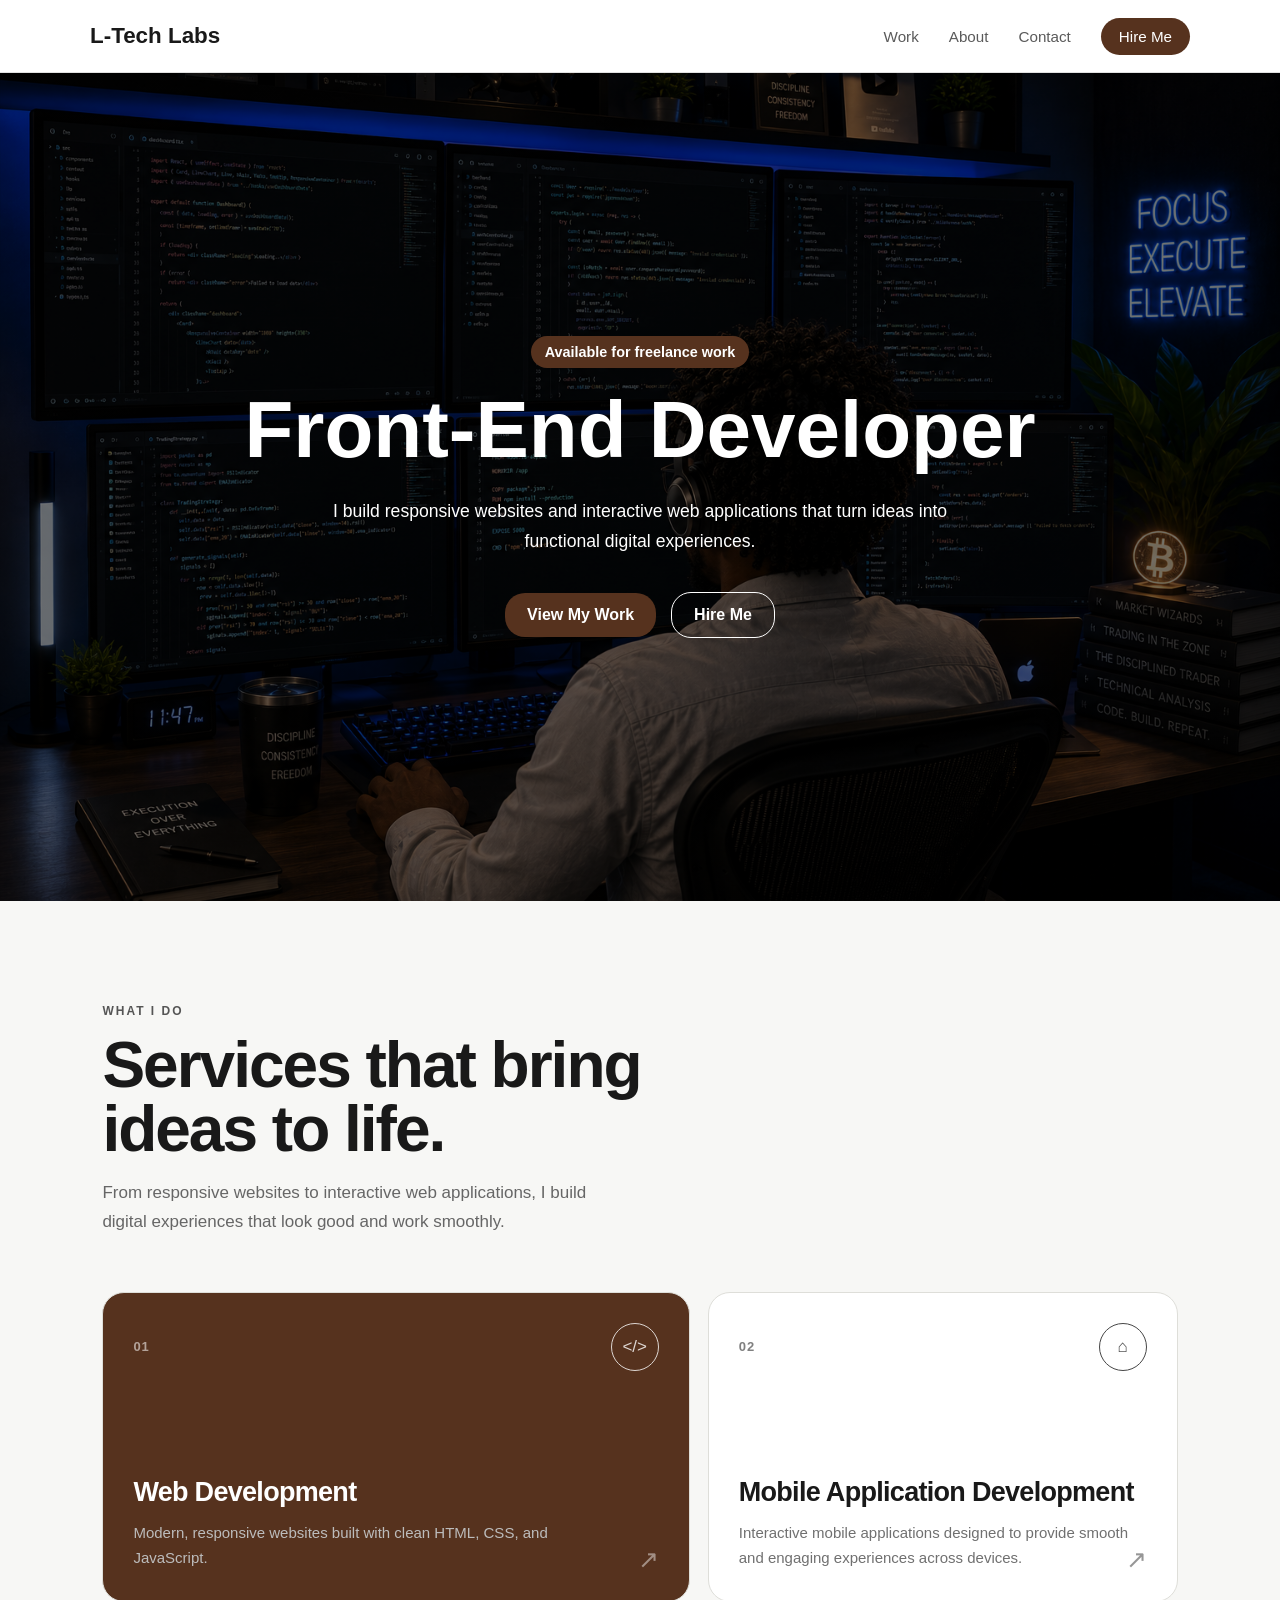
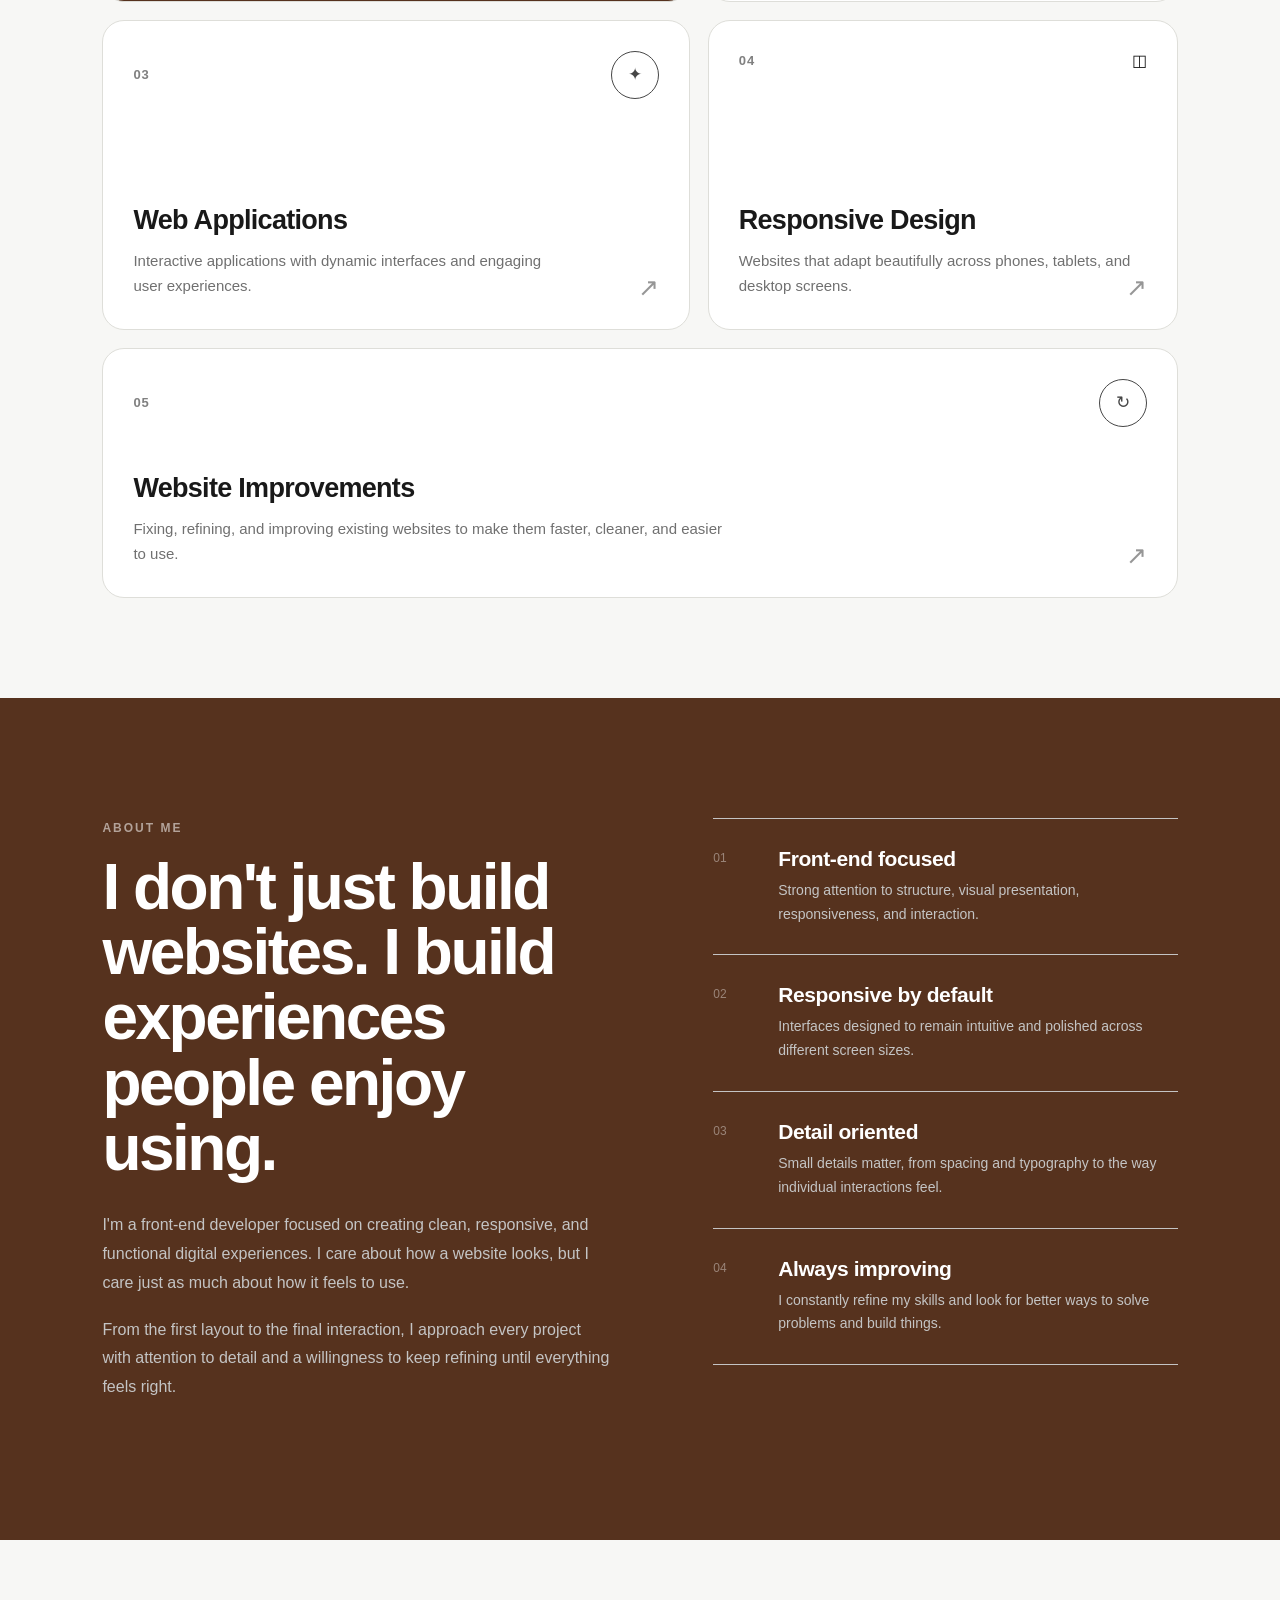
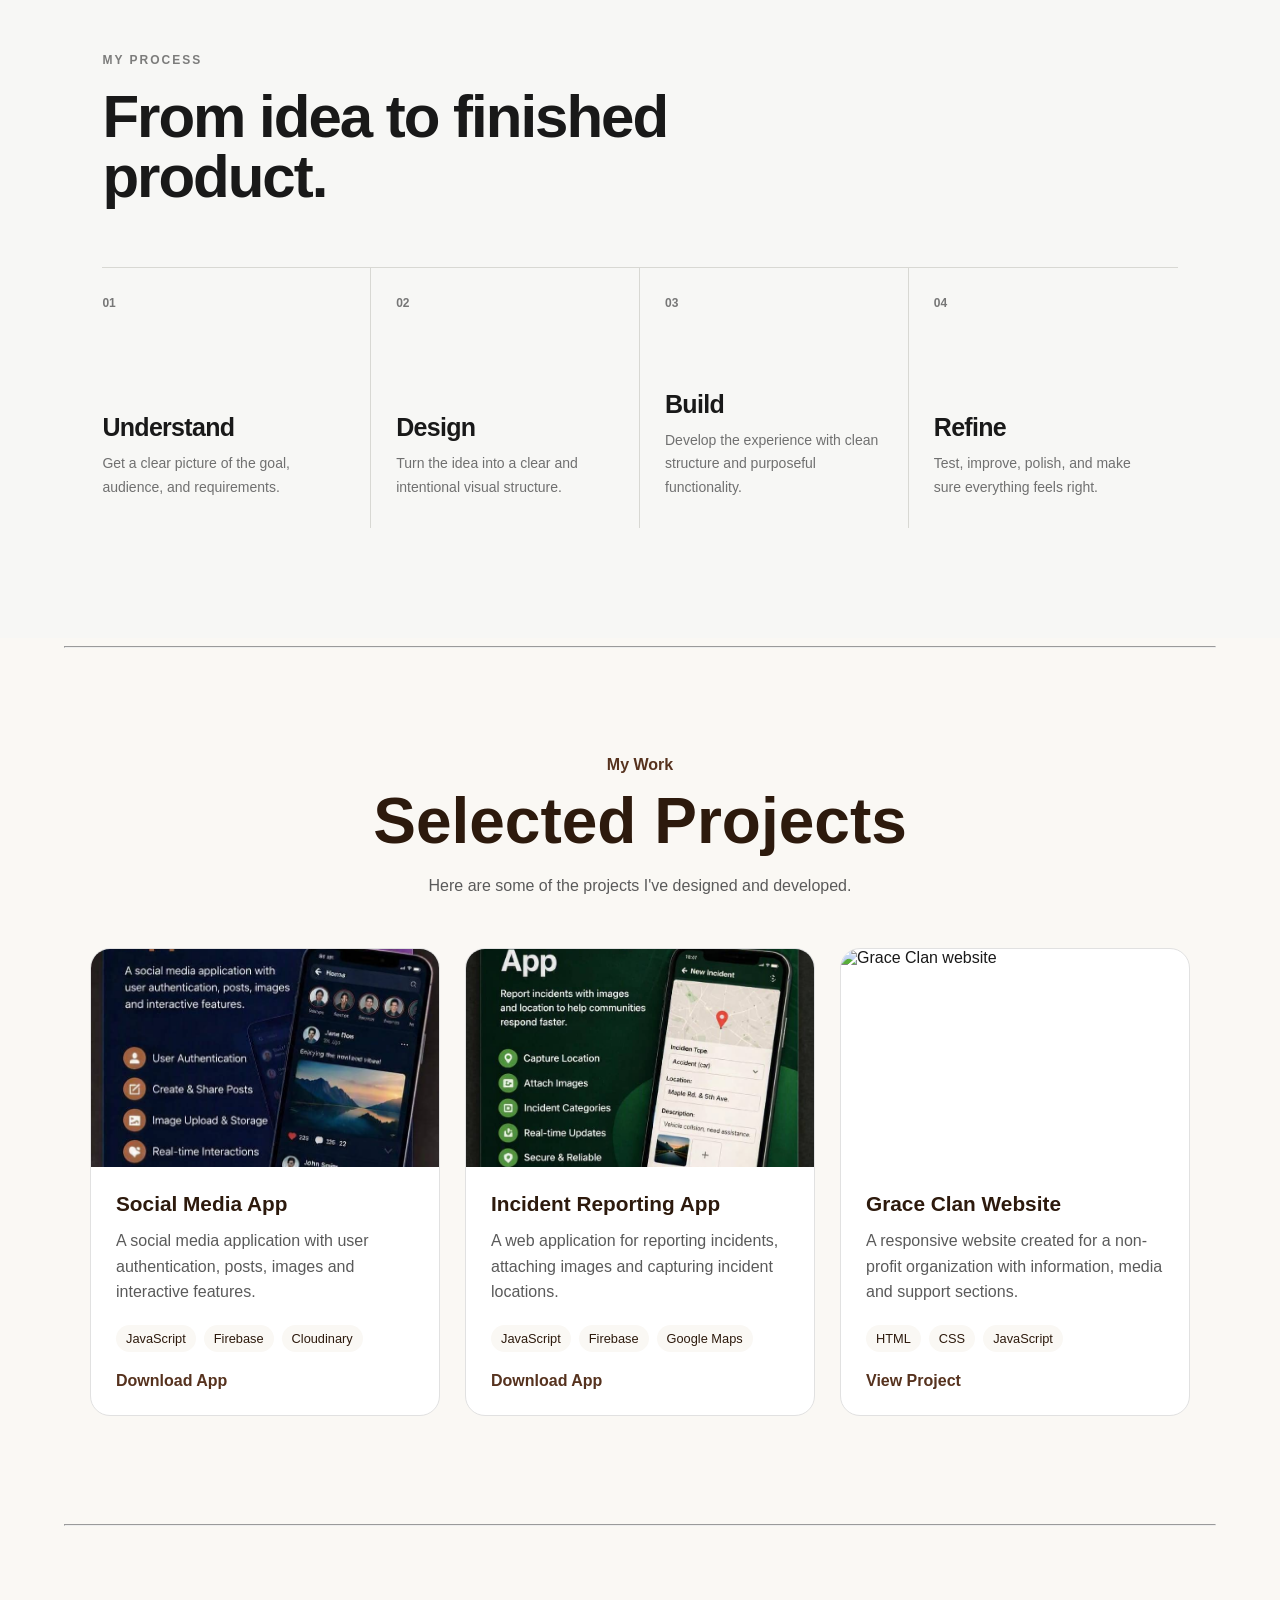
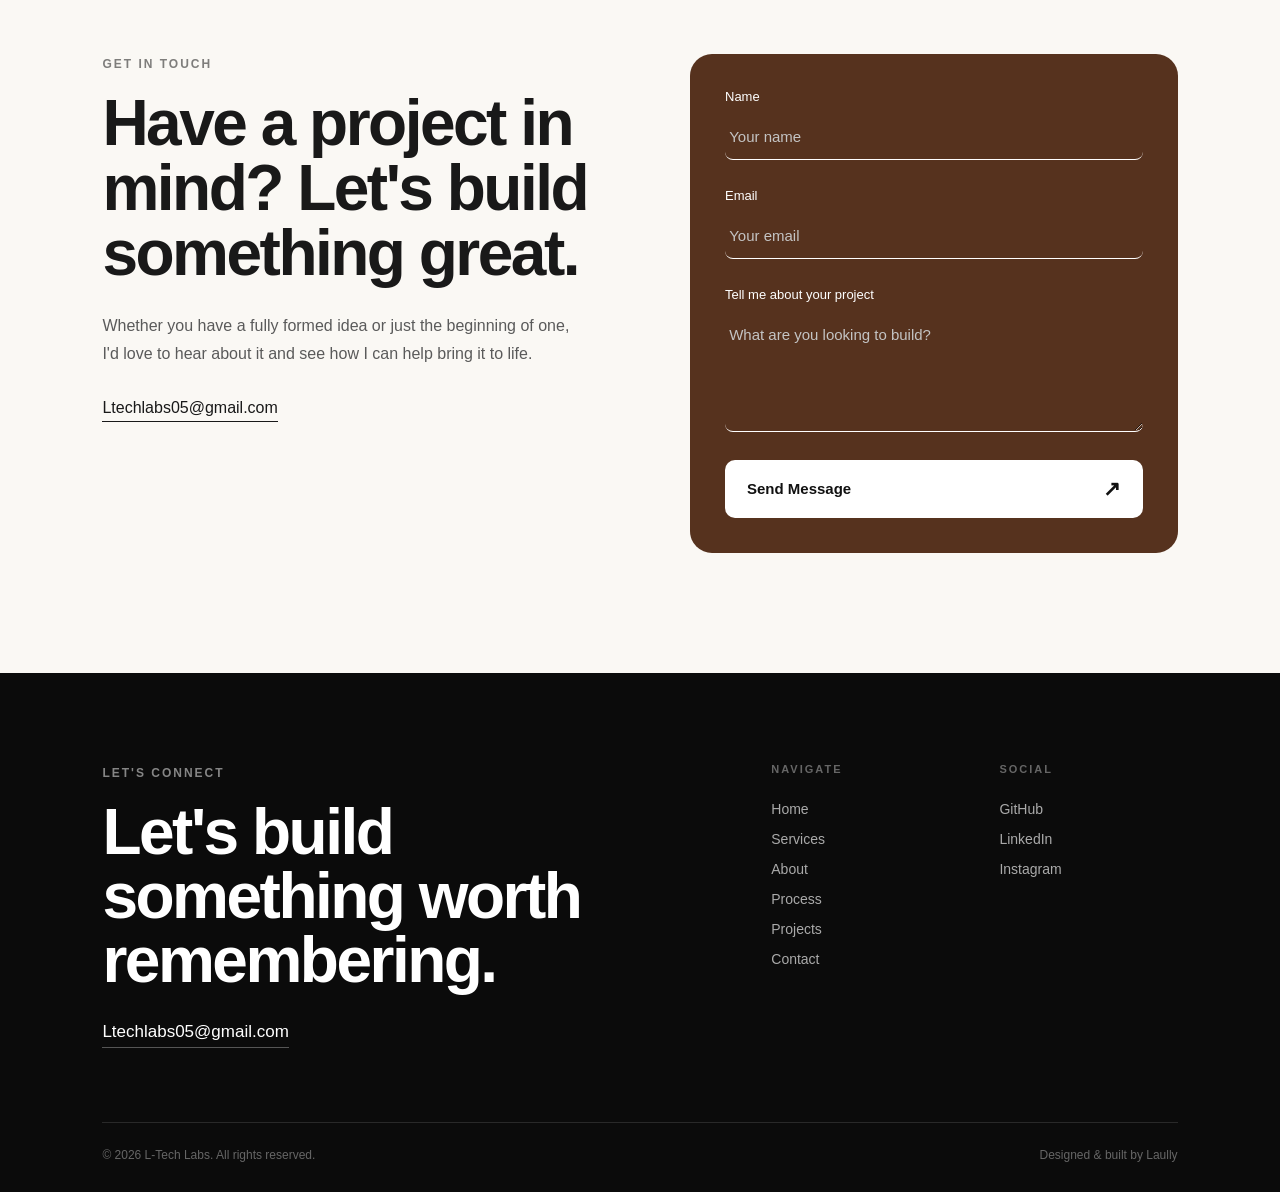
==== commit edbb809d: "Update index.html" ====
--- a/index.html
+++ b/index.html
@@ -188,7 +188,7 @@
       <div class="projects-container">
         <article class="project-card">
           <div class="project-image">
-            <img src="images/social-media-app.png" alt="Social media application">
+            <img src="images/Social_media_app.jpeg" alt="Social media application">
           </div>
           <div class="project-content">
             <h3>Social Media App</h3>
@@ -198,12 +198,12 @@
               <span>Firebase</span>
               <span>Cloudinary</span>
             </div>
-            <a href="#" class="project-link" download>Download App</a>
+            <a href="files/app-debug.apk" class="project-link" download>Download App</a>
           </div>
         </article>
         <article class="project-card">
           <div class="project-image">
-            <img src="images/incident-app.png" alt="Incident reporting application">
+            <img src="images/Incidente.jpeg" alt="Incident reporting application">
           </div>
           <div class="project-content">
             <h3>Incident Reporting App</h3>
@@ -213,12 +213,12 @@
               <span>Firebase</span>
               <span>Google Maps</span>
             </div>
-            <a href="#" class="project-link" download>Download App</a>
+            <a href="files/incidente.apk" class="project-link" download>Download App</a>
           </div>
         </article>
         <article class="project-card">
           <div class="project-image">
-            <img src="images/grace-clan.png" alt="Grace Clan website">
+            <img src="images/Grace_clan.jpeg" alt="Grace Clan website">
           </div>
           <div class="project-content">
             <h3>Grace Clan Website</h3>
@@ -228,7 +228,7 @@
               <span>CSS</span>
               <span>JavaScript</span>
             </div>
-            <a href="#" class="project-link">View Project</a>
+            <a href="https://laullyd.github.io/Grace_clan/" class="project-link">View Project</a>
           </div>
         </article>
       </div>
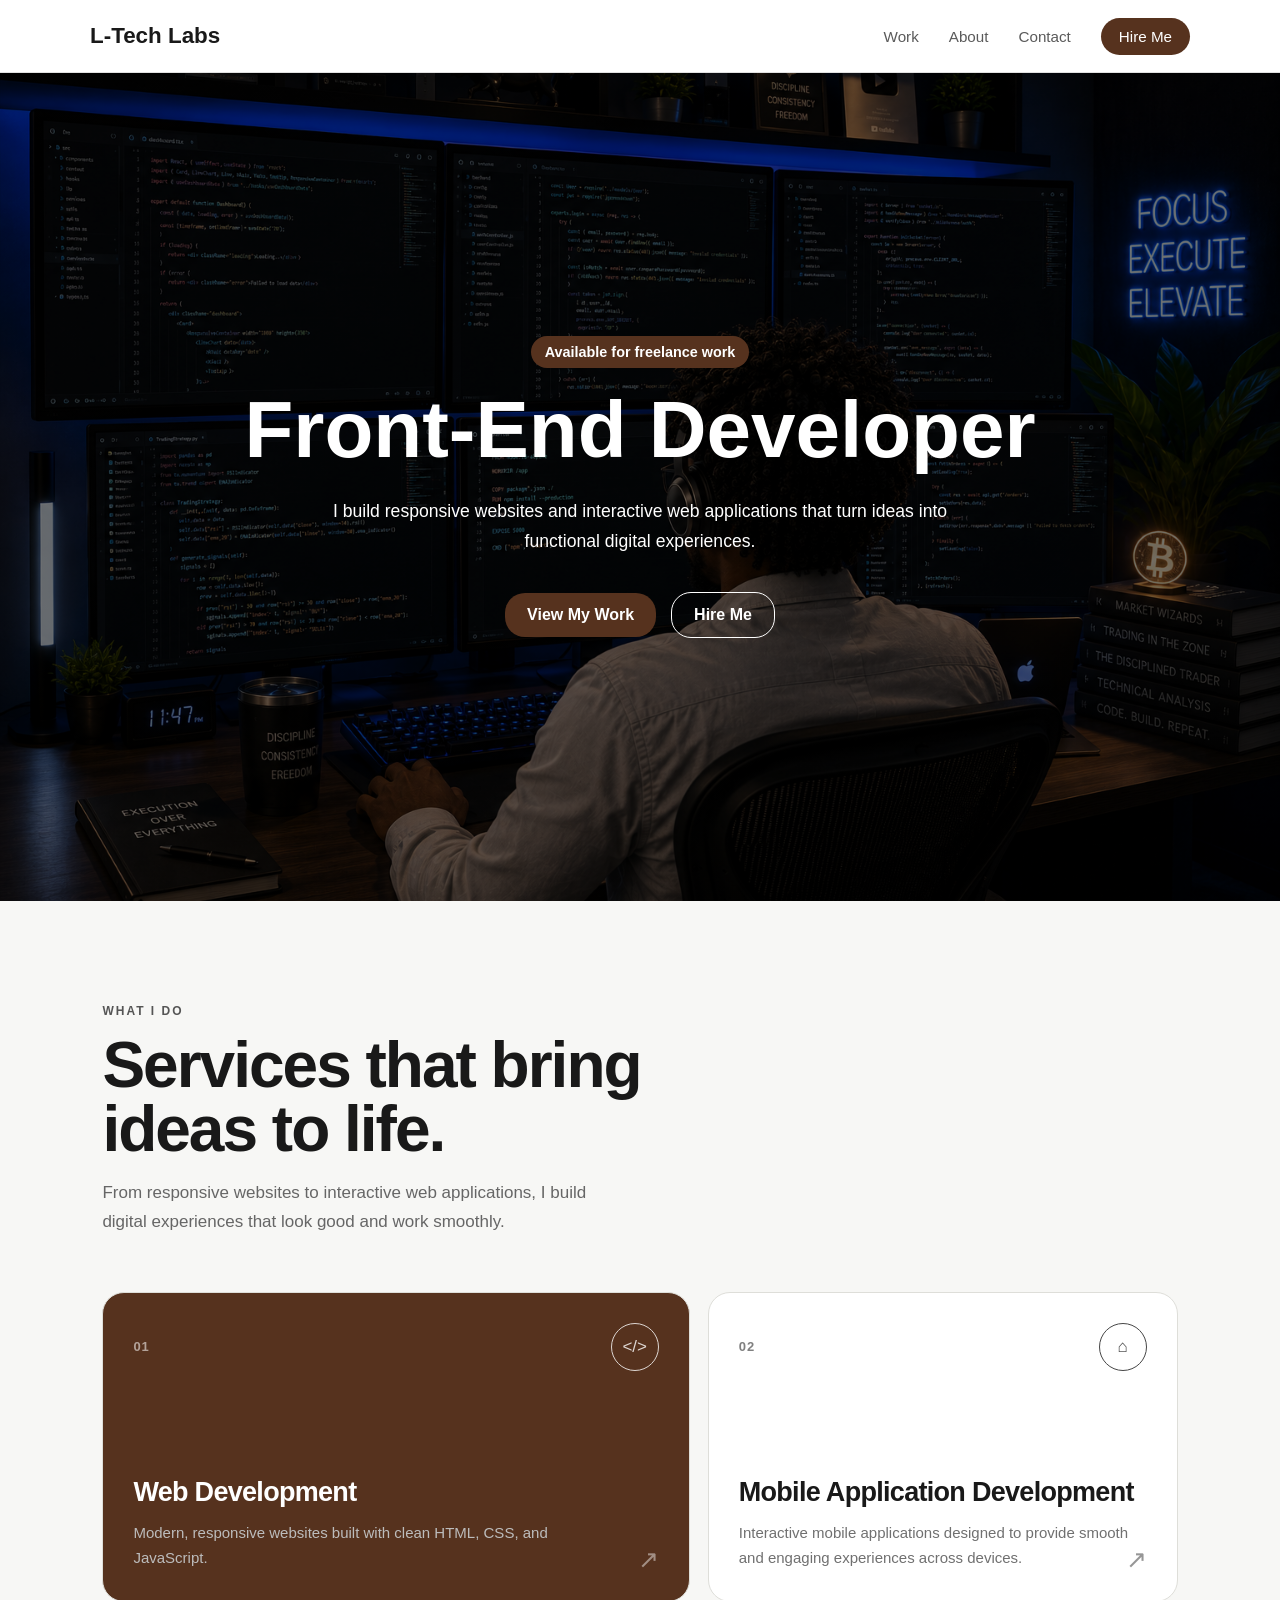
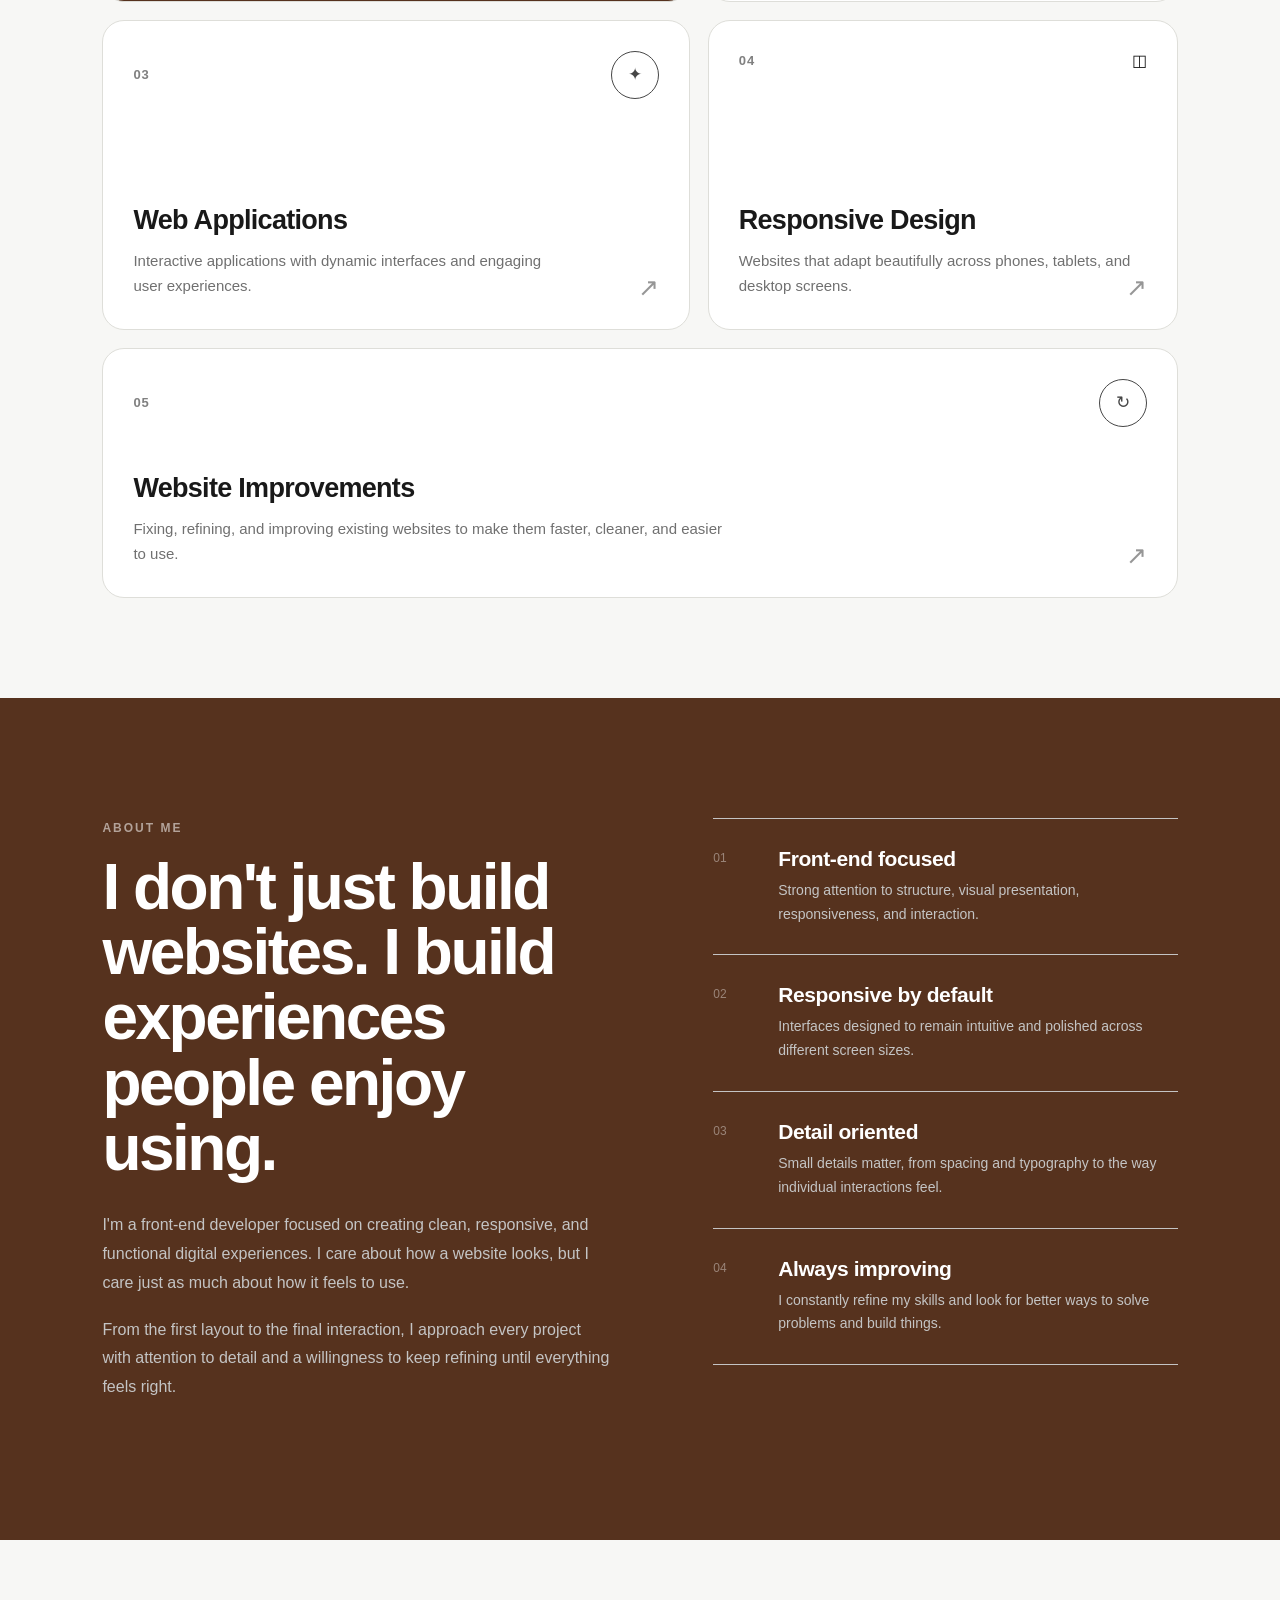
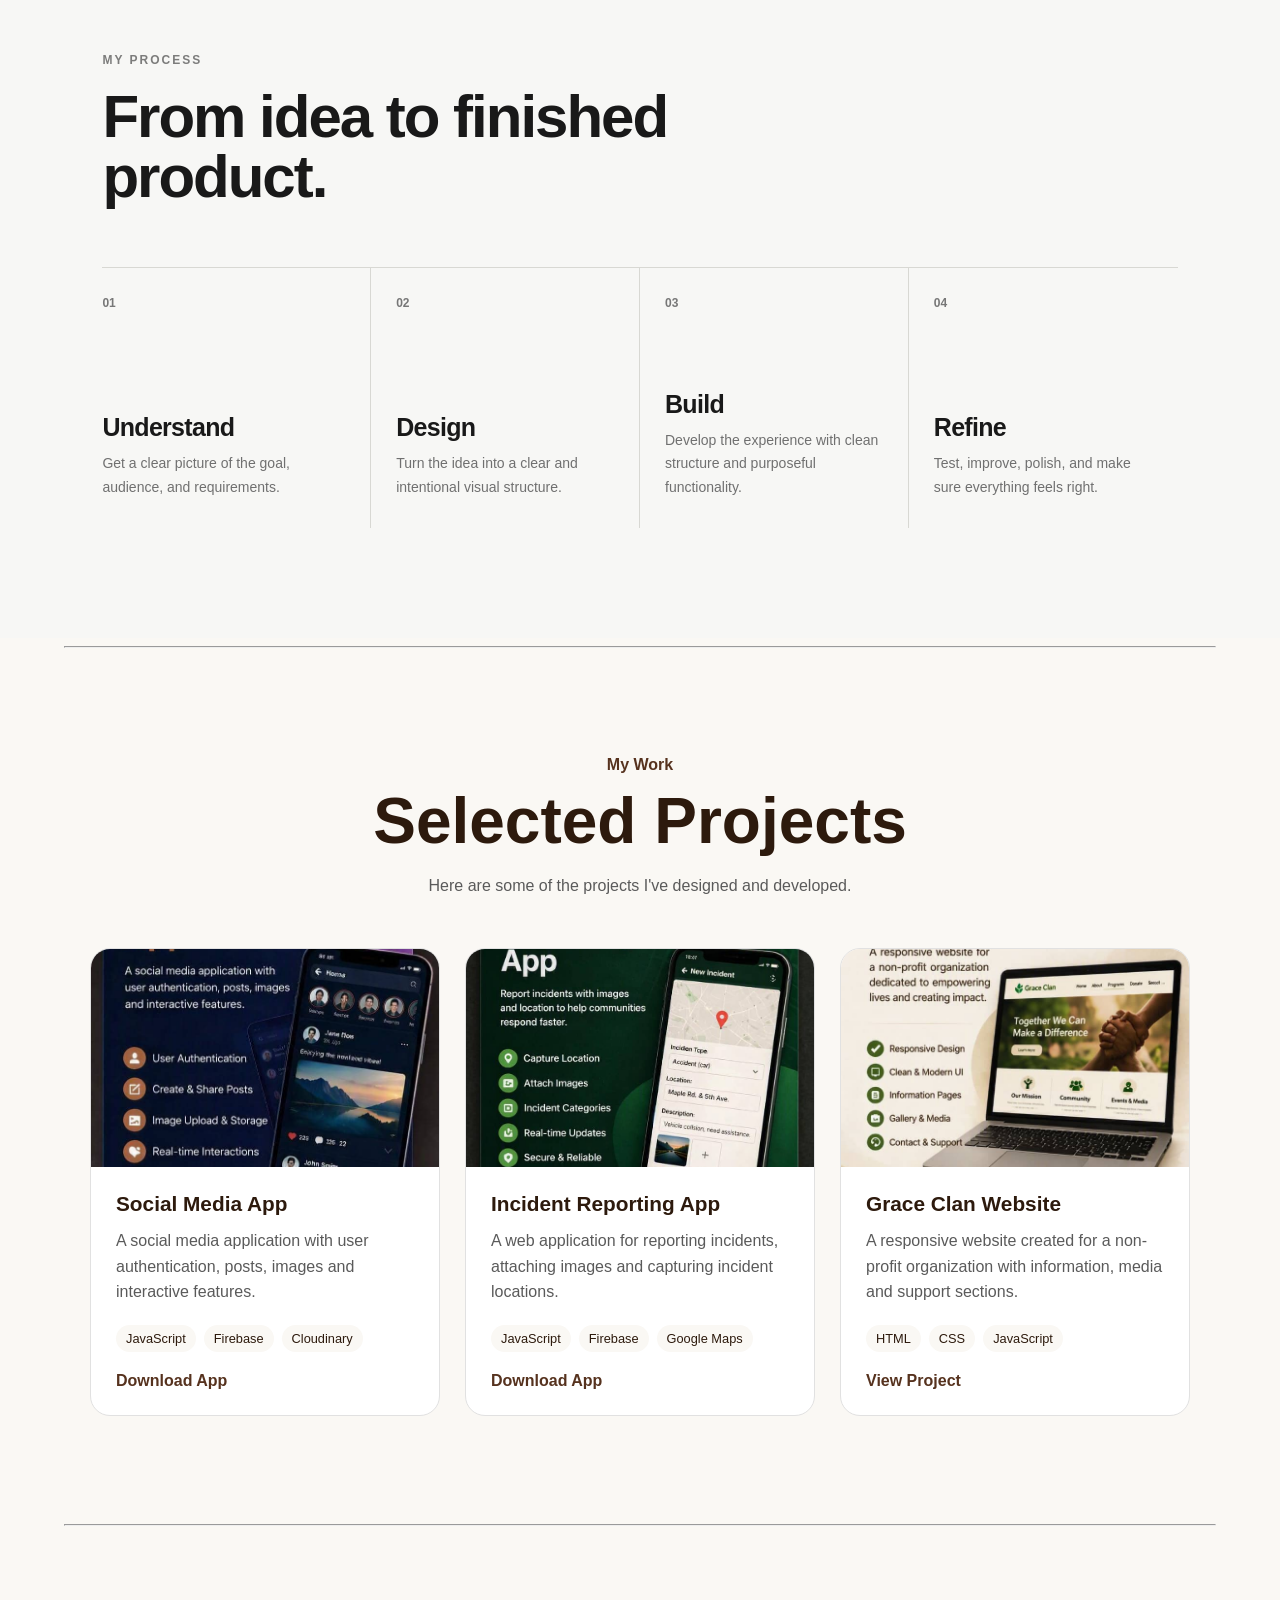
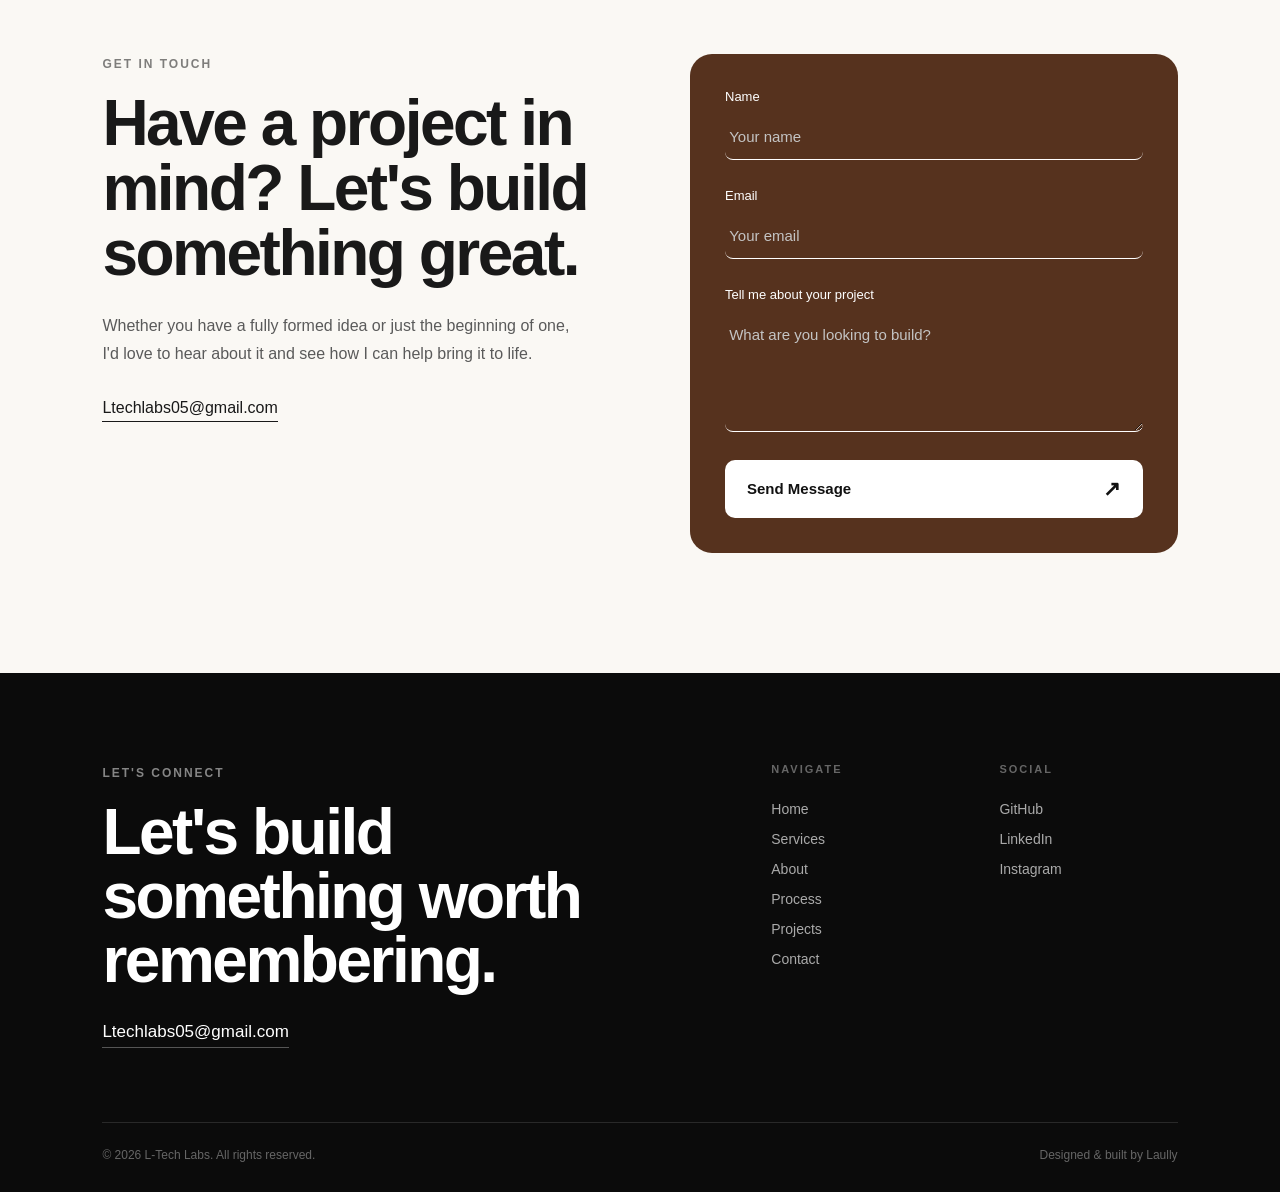
==== commit 542ffcad: "Update index.html" ====
--- a/index.html
+++ b/index.html
@@ -218,7 +218,7 @@
         </article>
         <article class="project-card">
           <div class="project-image">
-            <img src="images/Grace_clan.jpeg" alt="Grace Clan website">
+            <img src="images/Grace_clan_site.jpeg" alt="Grace Clan website">
           </div>
           <div class="project-content">
             <h3>Grace Clan Website</h3>
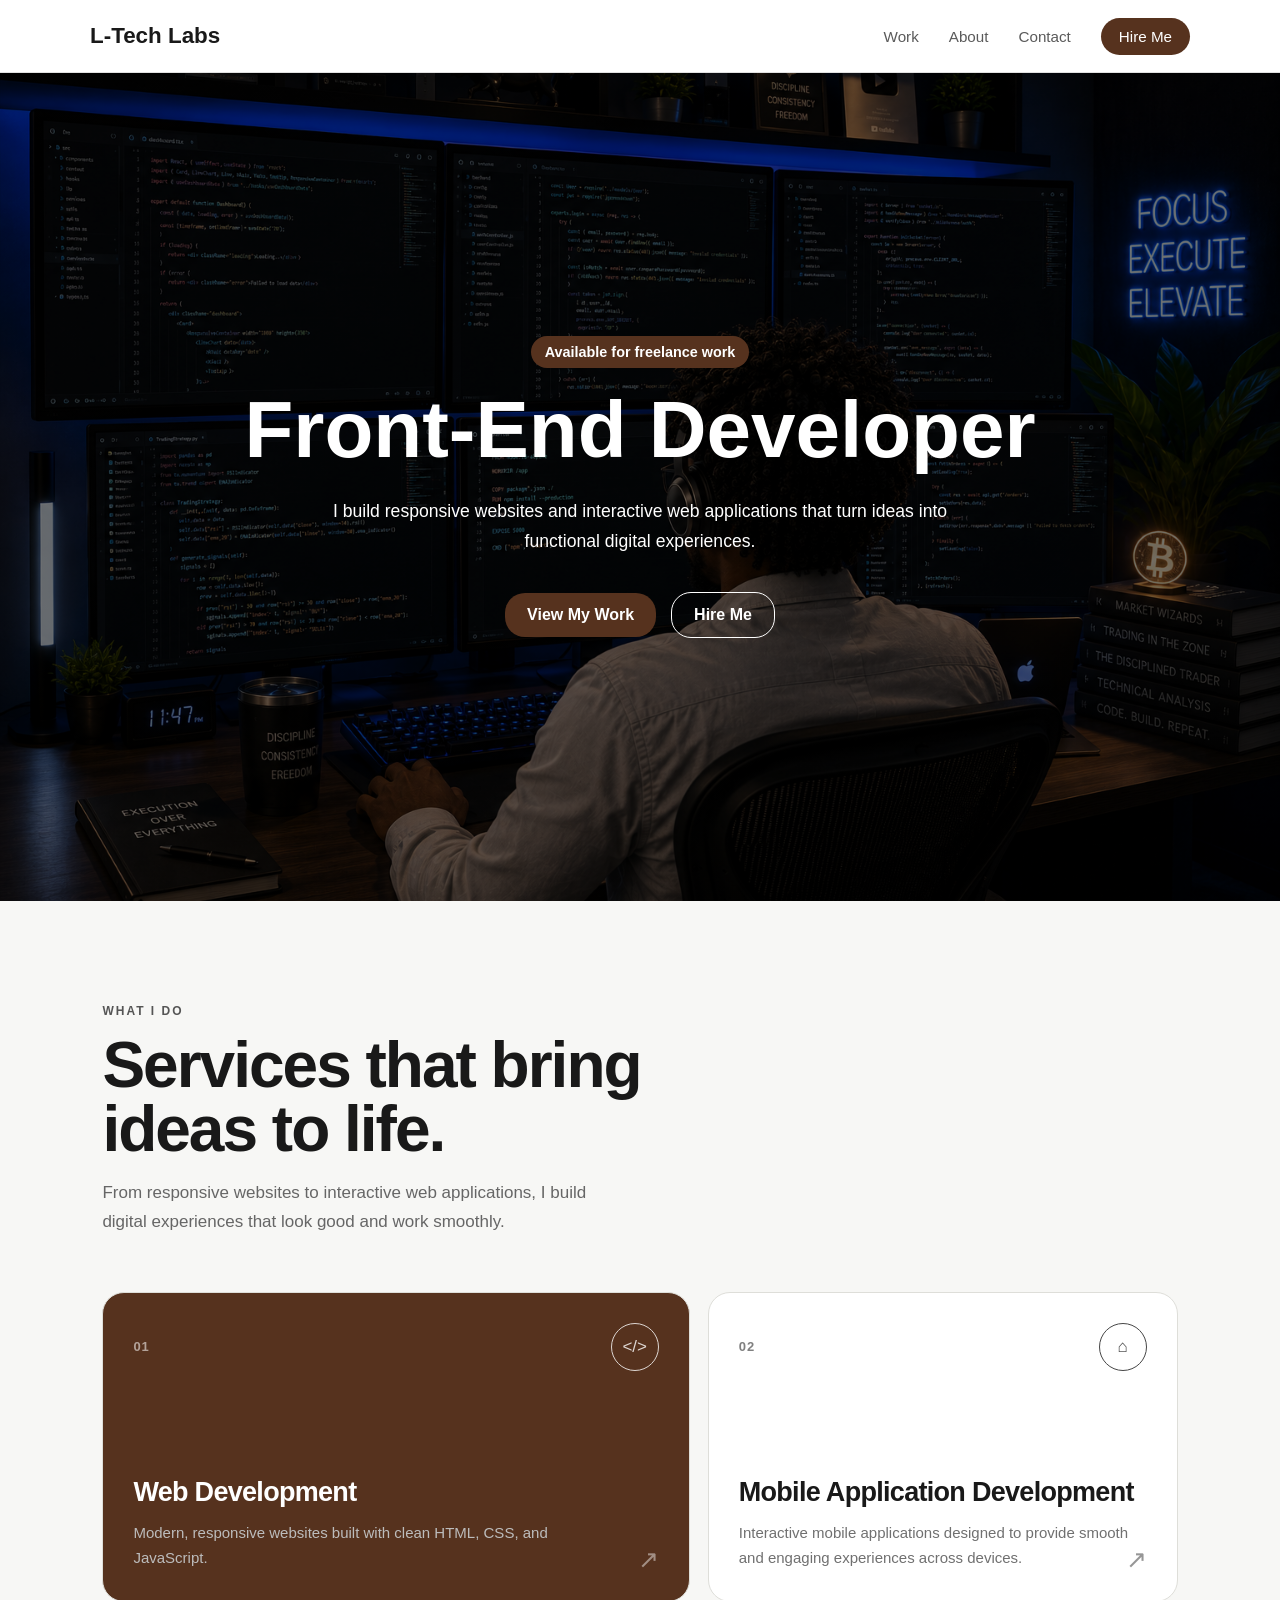
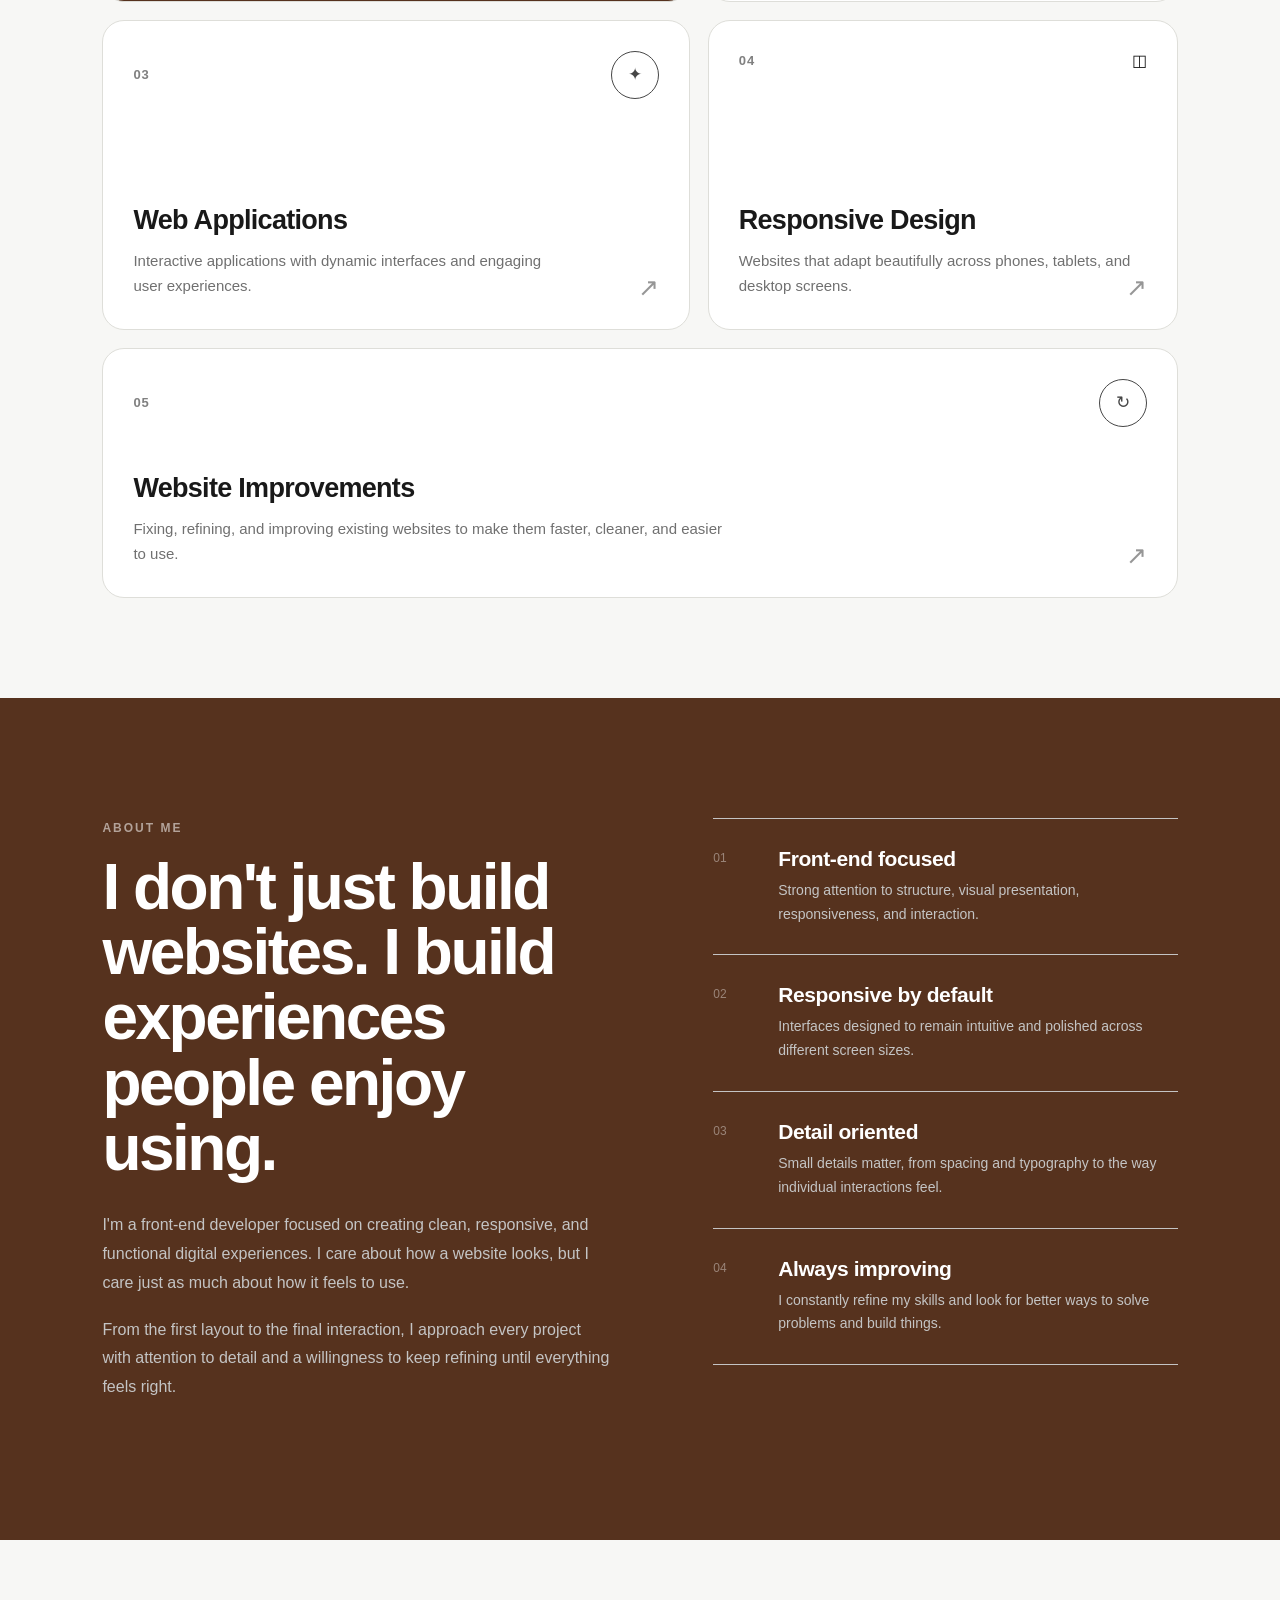
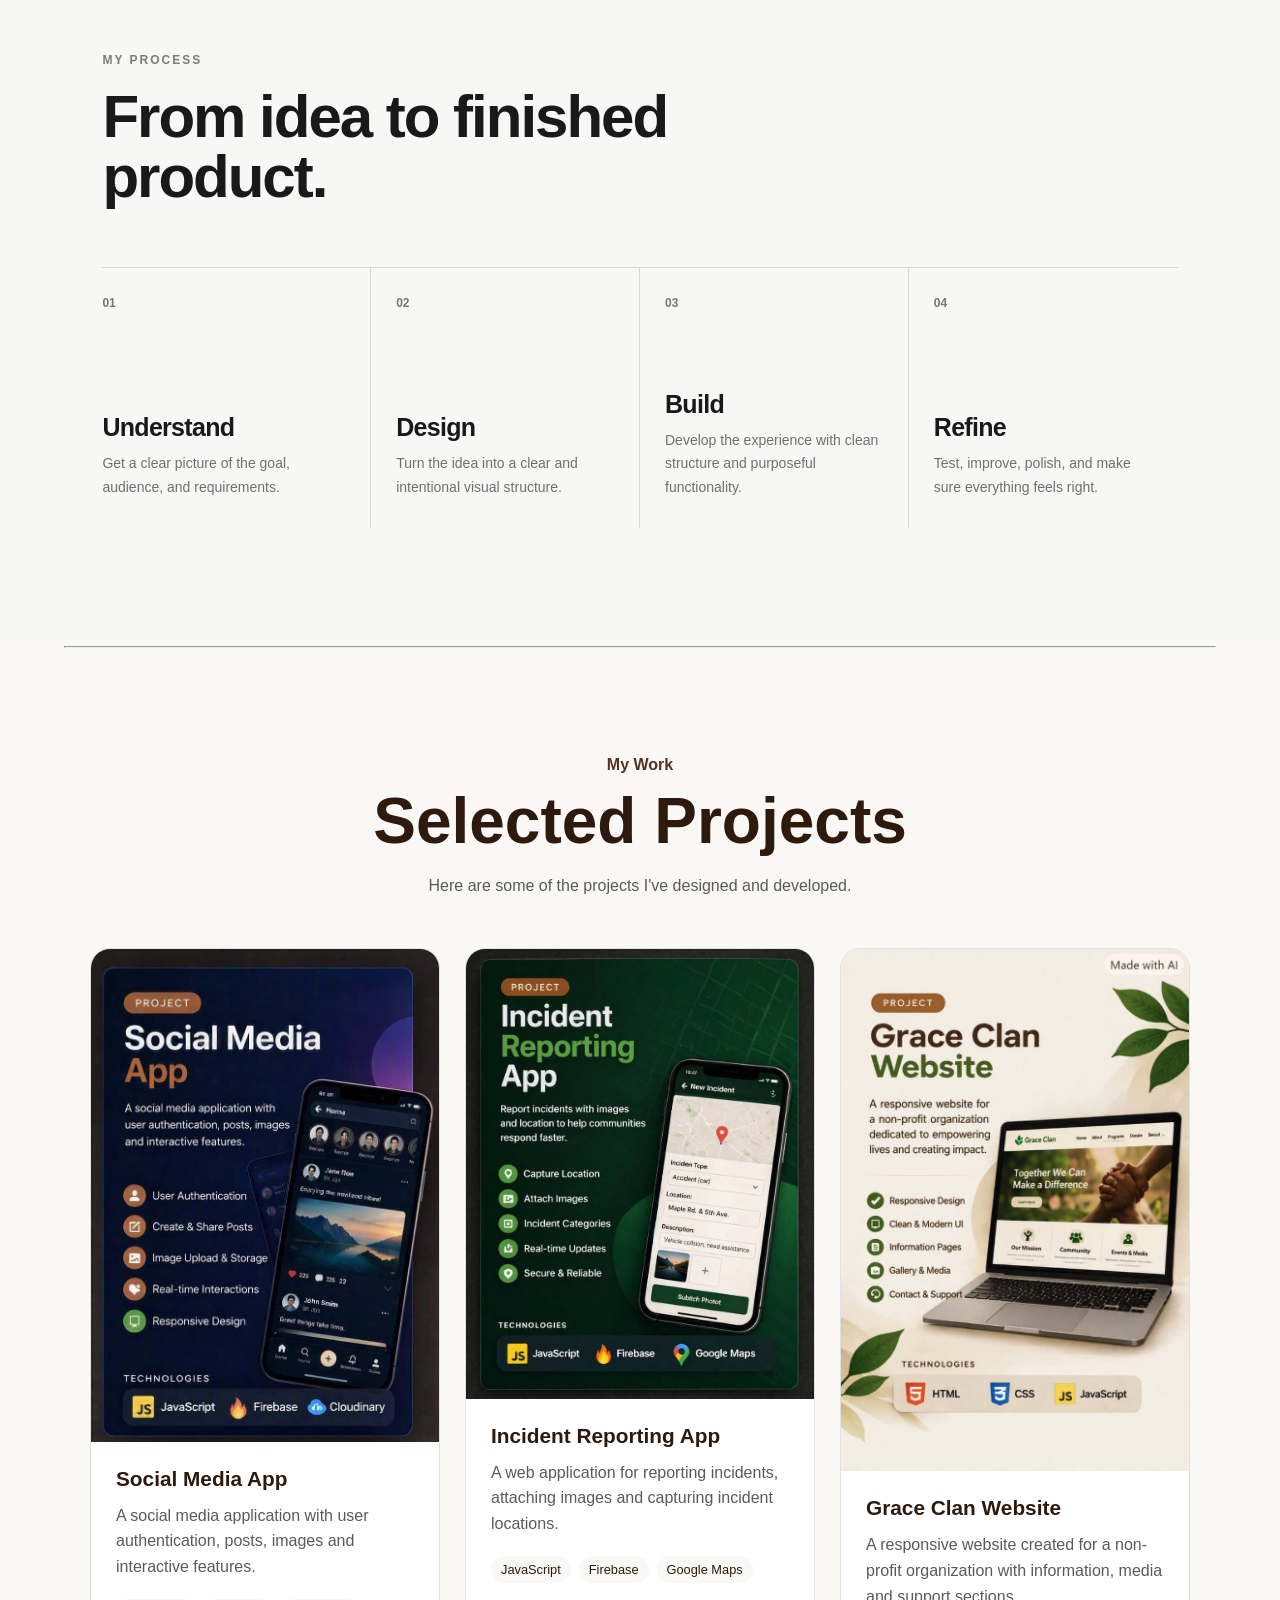
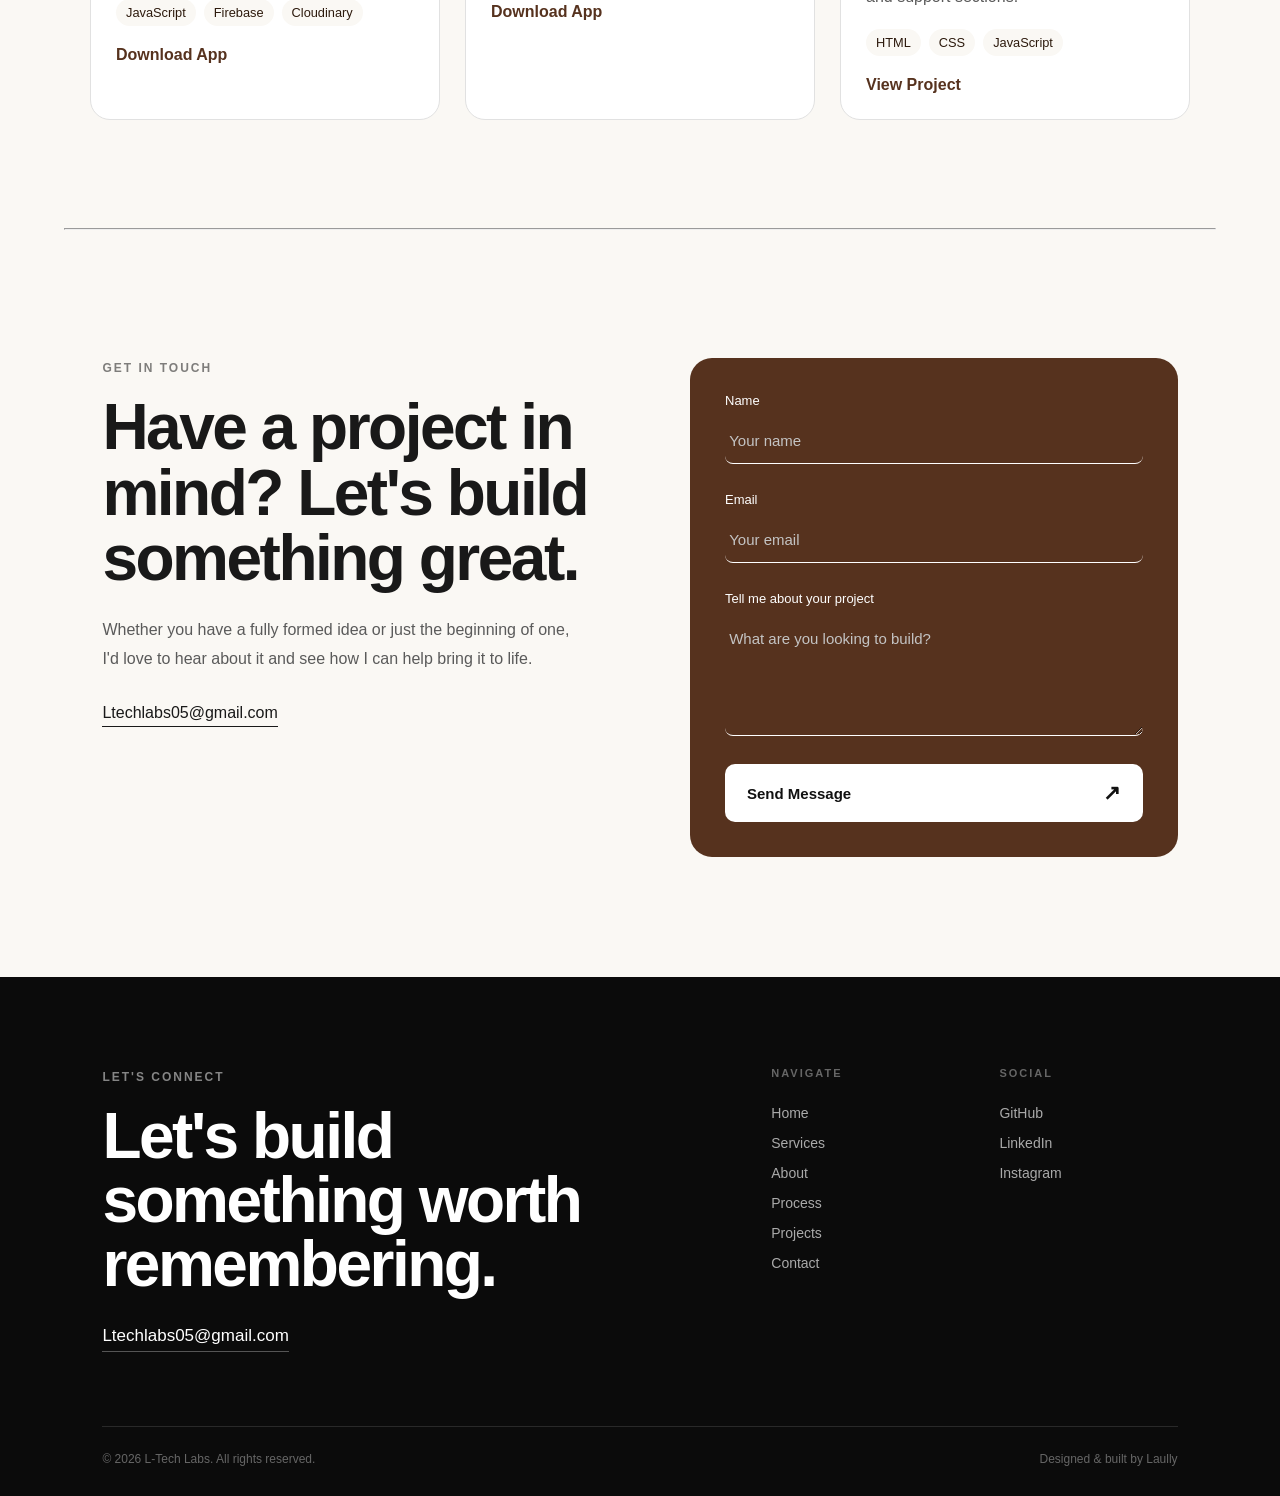
==== commit df13c7b3: "Fix HTML formatting and structure" ====
--- a/index.html
+++ b/index.html
@@ -198,7 +198,7 @@
               <span>Firebase</span>
               <span>Cloudinary</span>
             </div>
-            <a href="files/app-debug.apk" class="project-link" download>Download App</a>
+            <a href="files/Socio.apk" class="project-link" download>Download App</a>
           </div>
         </article>
         <article class="project-card">
--- a/L-tech_labs.css
+++ b/L-tech_labs.css
@@ -597,8 +597,9 @@
 }
 .project-image {
   width: 100%;
-  aspect-ratio: 16 / 10;
-  overflow: hidden;
+  height: fit-content;
+  /* aspect-ratio: 10 / 10; */
+  overflow: visible;
 }
 .project-image img {
   width: 100%;
